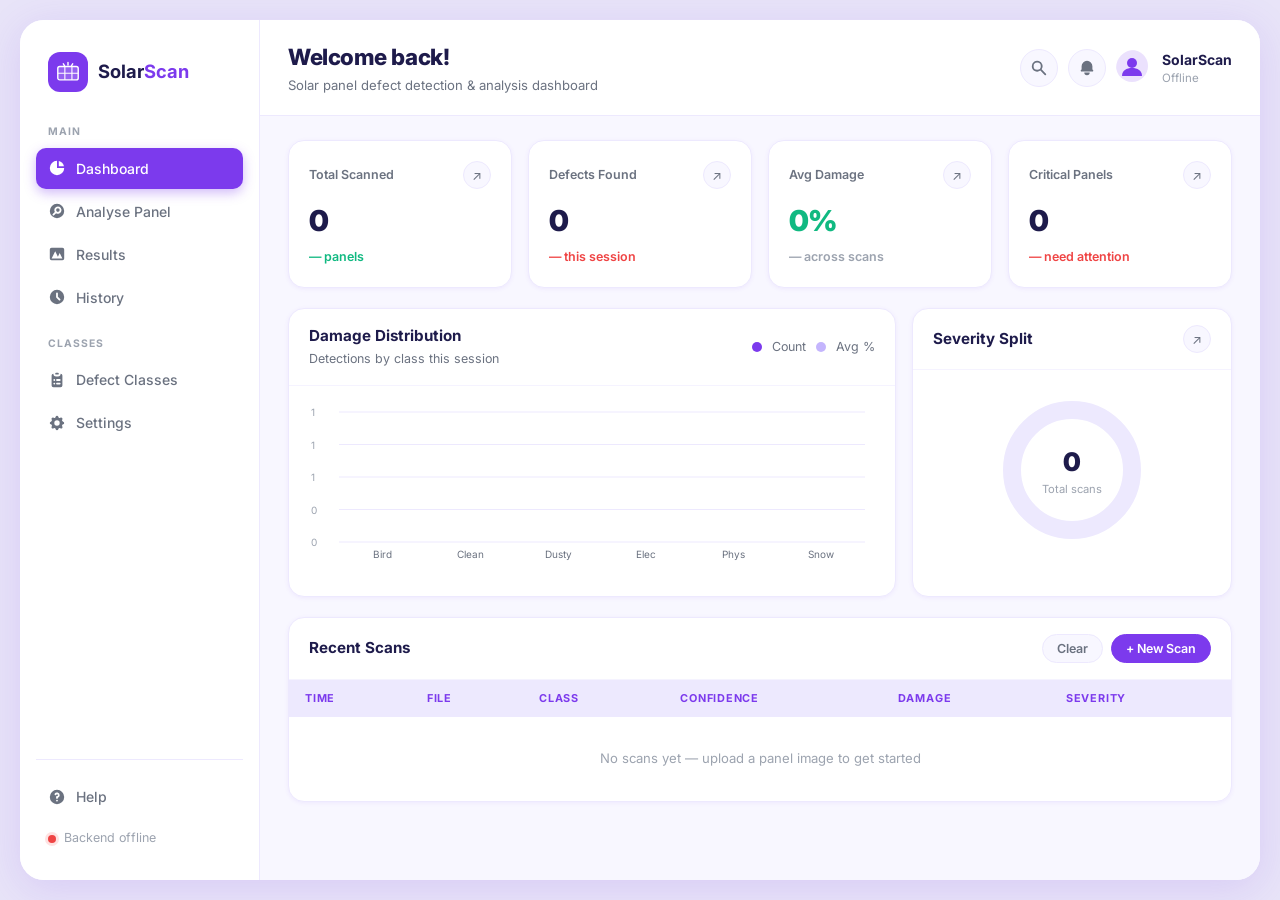
==== frontend/index.html @ 999f934b "Initial commit: SolarScan solar panel defect detection system - YOLOv8m detection with GradCAM-based" ====
<!DOCTYPE html>
<html lang="en">
<head>
  <meta charset="UTF-8"/>
  <meta name="viewport" content="width=device-width, initial-scale=1.0"/>
  <title>SolarScan – Dashboard</title>
  <link rel="stylesheet" href="css/style.css"/>
  <link href="https://fonts.googleapis.com/css2?family=Inter:wght@400;500;600;700;800;900&display=swap" rel="stylesheet"/>
</head>
<body>

<!-- ═══════════════════════════════════════════════════════════
     APP SHELL
═══════════════════════════════════════════════════════════ -->
<div class="app">

  <!-- ── SIDEBAR ─────────────────────────────────────────── -->
  <aside class="sidebar" id="sidebar">
    <div class="sb-logo">
      <div class="sb-logo-icon">
        <svg viewBox="0 0 28 28" fill="none">
          <rect x="1" y="7" width="26" height="17" rx="2.5" fill="white" opacity=".2"/>
          <rect x="1" y="7" width="26" height="17" rx="2.5" stroke="white" stroke-width="1.8"/>
          <line x1="1" y1="15.5" x2="27" y2="15.5" stroke="white" stroke-width="1.4"/>
          <line x1="10" y1="7" x2="10" y2="24" stroke="white" stroke-width="1.4"/>
          <line x1="19" y1="7" x2="19" y2="24" stroke="white" stroke-width="1.4"/>
          <path d="M14 2v3M8 3.5l1.5 2.5M20 3.5l-1.5 2.5" stroke="white" stroke-width="1.8" stroke-linecap="round"/>
        </svg>
      </div>
      <span class="sb-logo-text">Solar<b>Scan</b></span>
    </div>

    <nav class="sb-nav">
      <div class="sb-section-label">MAIN</div>
      <a href="#" class="sb-link active" data-page="dashboard">
        <svg viewBox="0 0 20 20" fill="currentColor"><path d="M2 10a8 8 0 018-8v8h8a8 8 0 11-16 0z"/><path d="M12 2.252A8.014 8.014 0 0117.748 8H12V2.252z"/></svg>
        Dashboard
      </a>
      <a href="#" class="sb-link" data-page="analyse">
        <svg viewBox="0 0 20 20" fill="currentColor"><path d="M9 9a2 2 0 114 0 2 2 0 01-4 0z"/><path fill-rule="evenodd" d="M10 18a8 8 0 100-16 8 8 0 000 16zm1-13a4 4 0 00-3.446 6.032l-2.261 2.26a1 1 0 101.414 1.415l2.261-2.261A4 4 0 1011 5z" clip-rule="evenodd"/></svg>
        Analyse Panel
      </a>
      <a href="#" class="sb-link" data-page="results">
        <svg viewBox="0 0 20 20" fill="currentColor"><path fill-rule="evenodd" d="M4 3a2 2 0 00-2 2v10a2 2 0 002 2h12a2 2 0 002-2V5a2 2 0 00-2-2H4zm12 12H4l4-8 3 6 2-4 3 6z" clip-rule="evenodd"/></svg>
        Results
      </a>
      <a href="#" class="sb-link" data-page="history">
        <svg viewBox="0 0 20 20" fill="currentColor"><path fill-rule="evenodd" d="M10 18a8 8 0 100-16 8 8 0 000 16zm1-12a1 1 0 10-2 0v4a1 1 0 00.293.707l2.828 2.829a1 1 0 101.415-1.415L11 9.586V6z" clip-rule="evenodd"/></svg>
        History
      </a>

      <div class="sb-section-label" style="margin-top:16px">CLASSES</div>
      <a href="#" class="sb-link" data-page="classes">
        <svg viewBox="0 0 20 20" fill="currentColor"><path d="M9 2a1 1 0 000 2h2a1 1 0 100-2H9z"/><path fill-rule="evenodd" d="M4 5a2 2 0 012-2 3 3 0 003 3h2a3 3 0 003-3 2 2 0 012 2v11a2 2 0 01-2 2H6a2 2 0 01-2-2V5zm3 4a1 1 0 000 2h.01a1 1 0 100-2H7zm3 0a1 1 0 000 2h3a1 1 0 100-2h-3zm-3 4a1 1 0 100 2h.01a1 1 0 100-2H7zm3 0a1 1 0 100 2h3a1 1 0 100-2h-3z" clip-rule="evenodd"/></svg>
        Defect Classes
      </a>
      <a href="#" class="sb-link" data-page="settings">
        <svg viewBox="0 0 20 20" fill="currentColor"><path fill-rule="evenodd" d="M11.49 3.17c-.38-1.56-2.6-1.56-2.98 0a1.532 1.532 0 01-2.286.948c-1.372-.836-2.942.734-2.106 2.106.54.886.061 2.042-.947 2.287-1.561.379-1.561 2.6 0 2.978a1.532 1.532 0 01.947 2.287c-.836 1.372.734 2.942 2.106 2.106a1.532 1.532 0 012.287.947c.379 1.561 2.6 1.561 2.978 0a1.533 1.533 0 012.287-.947c1.372.836 2.942-.734 2.106-2.106a1.533 1.533 0 01.947-2.287c1.561-.379 1.561-2.6 0-2.978a1.532 1.532 0 01-.947-2.287c.836-1.372-.734-2.942-2.106-2.106a1.532 1.532 0 01-2.287-.947zM10 13a3 3 0 100-6 3 3 0 000 6z" clip-rule="evenodd"/></svg>
        Settings
      </a>
    </nav>

    <div class="sb-bottom">
      <a href="#" class="sb-link">
        <svg viewBox="0 0 20 20" fill="currentColor"><path fill-rule="evenodd" d="M18 10a8 8 0 11-16 0 8 8 0 0116 0zm-8-3a1 1 0 00-.867.5 1 1 0 11-1.731-1A3 3 0 0113 8a3.001 3.001 0 01-2 2.83V11a1 1 0 11-2 0v-1a1 1 0 011-1 1 1 0 100-2zm0 8a1 1 0 100-2 1 1 0 000 2z" clip-rule="evenodd"/></svg>
        Help
      </a>
      <div class="sb-status" id="sbStatus">
        <span class="sb-status-dot" id="sbDot"></span>
        <span id="sbStatusText">Connecting…</span>
      </div>
    </div>
  </aside>

  <!-- ── MAIN ────────────────────────────────────────────── -->
  <main class="main">

    <!-- Top bar -->
    <header class="topbar">
      <div class="topbar-left">
        <h1 class="topbar-title">Welcome back!</h1>
        <p class="topbar-sub">Solar panel defect detection &amp; analysis dashboard</p>
      </div>
      <div class="topbar-right">
        <button class="icon-btn" title="Search">
          <svg viewBox="0 0 20 20" fill="currentColor" width="18"><path fill-rule="evenodd" d="M8 4a4 4 0 100 8 4 4 0 000-8zM2 8a6 6 0 1110.89 3.476l4.817 4.817a1 1 0 01-1.414 1.414l-4.816-4.816A6 6 0 012 8z" clip-rule="evenodd"/></svg>
        </button>
        <button class="icon-btn notif-btn" title="Notifications">
          <svg viewBox="0 0 20 20" fill="currentColor" width="18"><path d="M10 2a6 6 0 00-6 6v3.586l-.707.707A1 1 0 004 14h12a1 1 0 00.707-1.707L16 11.586V8a6 6 0 00-6-6zM10 18a3 3 0 01-3-3h6a3 3 0 01-3 3z"/></svg>
          <span class="notif-badge" id="notifBadge" style="display:none">1</span>
        </button>
        <div class="topbar-user">
          <div class="user-avatar">
            <svg viewBox="0 0 32 32" fill="none" width="32">
              <circle cx="16" cy="16" r="16" fill="#7C3AED" opacity=".15"/>
              <circle cx="16" cy="13" r="5" fill="#7C3AED"/>
              <path d="M6 26c0-5.523 4.477-8 10-8s10 2.477 10 8" fill="#7C3AED"/>
            </svg>
          </div>
          <div class="user-info">
            <span class="user-name">SolarScan</span>
            <span class="user-role" id="gpuLabel">Loading…</span>
          </div>
        </div>
      </div>
    </header>

    <!-- ── PAGE: DASHBOARD ─────────────────────────────── -->
    <div class="page active" id="page-dashboard">

      <!-- Stat cards -->
      <div class="stat-row">
        <div class="stat-card">
          <div class="stat-card-top">
            <span class="stat-label">Total Scanned</span>
            <button class="stat-arrow">↗</button>
          </div>
          <div class="stat-big" id="statTotal">0</div>
          <div class="stat-change positive" id="statTotalChange">— panels</div>
        </div>
        <div class="stat-card">
          <div class="stat-card-top">
            <span class="stat-label">Defects Found</span>
            <button class="stat-arrow">↗</button>
          </div>
          <div class="stat-big" id="statDefects">0</div>
          <div class="stat-change negative" id="statDefectsChange">— this session</div>
        </div>
        <div class="stat-card">
          <div class="stat-card-top">
            <span class="stat-label">Avg Damage</span>
            <button class="stat-arrow">↗</button>
          </div>
          <div class="stat-big" id="statAvgDmg">0%</div>
          <div class="stat-change" id="statAvgChange">— across scans</div>
        </div>
        <div class="stat-card">
          <div class="stat-card-top">
            <span class="stat-label">Critical Panels</span>
            <button class="stat-arrow">↗</button>
          </div>
          <div class="stat-big" id="statCritical">0</div>
          <div class="stat-change negative" id="statCriticalChange">— need attention</div>
        </div>
      </div>

      <!-- Middle row: chart + donut -->
      <div class="mid-row">

        <!-- Damage distribution bar chart -->
        <div class="card chart-card">
          <div class="card-head">
            <div>
              <h3 class="card-title">Damage Distribution</h3>
              <p class="card-sub">Detections by class this session</p>
            </div>
            <div class="legend-row">
              <span class="legend-dot" style="background:#7C3AED"></span><span class="legend-lbl">Count</span>
              <span class="legend-dot" style="background:#C4B5FD"></span><span class="legend-lbl">Avg %</span>
            </div>
          </div>
          <div class="bar-chart-wrap">
            <canvas id="barChart" height="180"></canvas>
          </div>
        </div>

        <!-- Severity donut -->
        <div class="card donut-card">
          <div class="card-head">
            <h3 class="card-title">Severity Split</h3>
            <button class="stat-arrow">↗</button>
          </div>
          <div class="donut-wrap">
            <canvas id="donutChart" width="160" height="160"></canvas>
            <div class="donut-center">
              <span class="donut-total" id="donutTotal">0</span>
              <span class="donut-lbl">Total scans</span>
            </div>
          </div>
          <ul class="donut-legend" id="donutLegend"></ul>
        </div>

      </div>

      <!-- Recent scans table -->
      <div class="card table-card">
        <div class="card-head">
          <h3 class="card-title">Recent Scans</h3>
          <div class="card-head-right">
            <button class="pill-btn" id="clearHistoryBtn">Clear</button>
            <button class="pill-btn accent" id="goAnalyseBtn">+ New Scan</button>
          </div>
        </div>
        <div class="table-scroll">
          <table class="data-table">
            <thead>
              <tr>
                <th>TIME</th><th>FILE</th><th>CLASS</th>
                <th>CONFIDENCE</th><th>DAMAGE</th><th>SEVERITY</th>
              </tr>
            </thead>
            <tbody id="historyTbody">
              <tr class="empty-row"><td colspan="6">No scans yet — upload a panel image to get started</td></tr>
            </tbody>
          </table>
        </div>
      </div>

    </div><!-- /page-dashboard -->

    <!-- ── PAGE: ANALYSE ───────────────────────────────── -->
    <div class="page" id="page-analyse">
      <div class="analyse-grid">

        <!-- Upload panel -->
        <div class="card upload-panel">
          <div class="card-head">
            <h3 class="card-title">Upload Panel Image</h3>
          </div>
          <div class="card-body">
            <div class="dropzone" id="dropzone">
              <input type="file" id="fileInput" accept="image/*" hidden/>
              <div class="dz-icon">
                <svg viewBox="0 0 64 64" fill="none">
                  <circle cx="32" cy="32" r="30" fill="#EDE9FE"/>
                  <path d="M32 18v20M24 26l8-8 8 8" stroke="#7C3AED" stroke-width="3" stroke-linecap="round" stroke-linejoin="round"/>
                  <path d="M20 46h24" stroke="#7C3AED" stroke-width="3" stroke-linecap="round"/>
                </svg>
              </div>
              <p class="dz-title">Drop image here</p>
              <p class="dz-sub">or <span class="dz-link" id="browseBtn">browse files</span></p>
              <p class="dz-hint">JPG · JPEG · PNG</p>
            </div>

            <div class="preview-area" id="previewArea" style="display:none">
              <div class="preview-img-wrap">
                <img id="previewImg" alt="Preview"/>
                <button class="remove-btn" id="removeBtn">✕</button>
              </div>
              <div class="conf-row">
                <label class="conf-label">Confidence Threshold</label>
                <div class="slider-wrap">
                  <input type="range" id="confSlider" min="5" max="95" value="25"/>
                  <span id="confVal">25%</span>
                </div>
              </div>
              <button class="btn-accent full-width" id="analyseBtn">
                <svg viewBox="0 0 20 20" fill="currentColor" width="18"><path d="M9 9a2 2 0 114 0 2 2 0 01-4 0z"/><path fill-rule="evenodd" d="M10 18a8 8 0 100-16 8 8 0 000 16zm1-13a4 4 0 00-3.446 6.032l-2.261 2.26a1 1 0 101.414 1.415l2.261-2.261A4 4 0 1011 5z" clip-rule="evenodd"/></svg>
                Analyse Panel
              </button>
            </div>
          </div>
        </div>

        <!-- Quick stats sidebar -->
        <div class="analyse-side">
          <div class="card mini-card">
            <div class="mini-icon purple-bg">
              <svg viewBox="0 0 20 20" fill="currentColor" width="20"><path d="M9 2a1 1 0 000 2h2a1 1 0 100-2H9z"/><path fill-rule="evenodd" d="M4 5a2 2 0 012-2 3 3 0 003 3h2a3 3 0 003-3 2 2 0 012 2v11a2 2 0 01-2 2H6a2 2 0 01-2-2V5z" clip-rule="evenodd"/></svg>
            </div>
            <div><p class="mini-label">Model</p><p class="mini-val">YOLOv8m</p></div>
          </div>
          <div class="card mini-card">
            <div class="mini-icon green-bg">
              <svg viewBox="0 0 20 20" fill="currentColor" width="20"><path fill-rule="evenodd" d="M11.3 1.046A1 1 0 0112 2v5h4a1 1 0 01.82 1.573l-7 10A1 1 0 018 18v-5H4a1 1 0 01-.82-1.573l7-10a1 1 0 011.12-.38z" clip-rule="evenodd"/></svg>
            </div>
            <div><p class="mini-label">Device</p><p class="mini-val" id="deviceLabel">—</p></div>
          </div>
          <div class="card mini-card">
            <div class="mini-icon orange-bg">
              <svg viewBox="0 0 20 20" fill="currentColor" width="20"><path d="M10 12a2 2 0 100-4 2 2 0 000 4z"/><path fill-rule="evenodd" d="M.458 10C1.732 5.943 5.522 3 10 3s8.268 2.943 9.542 7c-1.274 4.057-5.064 7-9.542 7S1.732 14.057.458 10zM14 10a4 4 0 11-8 0 4 4 0 018 0z" clip-rule="evenodd"/></svg>
            </div>
            <div><p class="mini-label">Classes</p><p class="mini-val">6 defects</p></div>
          </div>
          <div class="card mini-card">
            <div class="mini-icon blue-bg">
              <svg viewBox="0 0 20 20" fill="currentColor" width="20"><path fill-rule="evenodd" d="M6 2a1 1 0 00-1 1v1H4a2 2 0 00-2 2v10a2 2 0 002 2h12a2 2 0 002-2V6a2 2 0 00-2-2h-1V3a1 1 0 10-2 0v1H7V3a1 1 0 00-1-1zm0 5a1 1 0 000 2h8a1 1 0 100-2H6z" clip-rule="evenodd"/></svg>
            </div>
            <div><p class="mini-label">Session Scans</p><p class="mini-val" id="sessionCount">0</p></div>
          </div>
        </div>

      </div>
    </div><!-- /page-analyse -->

    <!-- ── PAGE: RESULTS ───────────────────────────────── -->
    <div class="page" id="page-results">
      <div class="no-results" id="noResults">
        <svg viewBox="0 0 64 64" fill="none" width="64">
          <circle cx="32" cy="32" r="30" fill="#EDE9FE"/>
          <path d="M22 32h20M32 22v20" stroke="#7C3AED" stroke-width="3" stroke-linecap="round"/>
        </svg>
        <p>No results yet</p>
        <button class="btn-accent" id="goAnalyseBtn2">Analyse a Panel</button>
      </div>
      <div id="resultsContent" style="display:none">

        <!-- Summary strip -->
        <div class="summary-strip">
          <div class="ss-item">
            <span class="ss-label">Class</span>
            <span class="ss-val" id="rClass">—</span>
          </div>
          <div class="ss-sep"></div>
          <div class="ss-item">
            <span class="ss-label">Damage</span>
            <span class="ss-val damage-val" id="rDamage">—</span>
          </div>
          <div class="ss-sep"></div>
          <div class="ss-item">
            <span class="ss-label">Severity</span>
            <span class="sev-badge" id="rSeverity">—</span>
          </div>
          <div class="ss-sep"></div>
          <div class="ss-item">
            <span class="ss-label">Detections</span>
            <span class="ss-val" id="rCount">—</span>
          </div>
          <div class="ss-sep"></div>
          <div class="ss-item">
            <button class="btn-accent sm" id="newScanBtn">↺ New Scan</button>
          </div>
        </div>

        <!-- Damage meter -->
        <div class="card meter-card">
          <div class="meter-head">
            <span class="card-title">Damage Severity Meter</span>
            <span class="meter-pct" id="meterPct">0%</span>
          </div>
          <div class="meter-track">
            <div class="meter-gradient"></div>
            <div class="meter-thumb" id="meterThumb"></div>
          </div>
          <div class="meter-labels">
            <span class="ml green">No Damage</span>
            <span class="ml yellow">Low</span>
            <span class="ml orange">Moderate</span>
            <span class="ml red">Critical</span>
          </div>
        </div>

        <!-- Results grid -->
        <div class="results-grid">
          <div class="card">
            <div class="card-head"><h3 class="card-title">Annotated Image</h3>
              <a id="downloadBtn" class="pill-btn accent" download="solar_analysis.jpg">↓ Download</a>
            </div>
            <div class="card-body"><img id="resultImg" class="result-img" alt="Result"/></div>
          </div>

          <div class="card diag-card">
            <div class="card-head"><h3 class="card-title">Diagnosis Report</h3></div>
            <div class="card-body diag-body">
              <div class="diag-block">
                <div class="diag-block-title"><span class="diag-dot orange-dot"></span>What Happened</div>
                <p class="diag-text" id="diagWhat">—</p>
              </div>
              <div class="diag-block">
                <div class="diag-block-title"><span class="diag-dot red-dot"></span>Impact on Panel</div>
                <ul class="impact-list" id="diagImpact"></ul>
              </div>
              <div class="diag-block suggest-block">
                <div class="diag-block-title"><span class="diag-dot green-dot"></span>How to Improve</div>
                <ol class="steps-list" id="diagSteps"></ol>
              </div>
            </div>
          </div>
        </div>

        <!-- Detection table -->
        <div class="card">
          <div class="card-head"><h3 class="card-title">Detection Details</h3></div>
          <div class="table-scroll">
            <table class="data-table">
              <thead><tr><th>#</th><th>CLASS</th><th>CONFIDENCE</th><th>DAMAGE %</th><th>SEVERITY</th><th>BOUNDING BOX</th></tr></thead>
              <tbody id="detTbody"></tbody>
            </table>
          </div>
        </div>

      </div>
    </div><!-- /page-results -->

    <!-- ── PAGE: CLASSES ───────────────────────────────── -->
    <div class="page" id="page-classes">
      <div class="sec-head">
        <h2>Defect Classes</h2>
        <p>6 solar panel conditions the model can detect</p>
      </div>
      <div class="classes-grid" id="classesGrid"></div>
    </div>

    <!-- ── PAGE: HISTORY ──────────────────────────────── -->
    <div class="page" id="page-history">
      <div class="sec-head">
        <h2>Scan History</h2>
        <p>All scans from this session</p>
      </div>
      <div class="card">
        <div class="table-scroll">
          <table class="data-table">
            <thead><tr><th>TIME</th><th>FILE</th><th>CLASS</th><th>CONFIDENCE</th><th>DAMAGE</th><th>SEVERITY</th></tr></thead>
            <tbody id="historyTbody2"></tbody>
          </table>
        </div>
      </div>
    </div>

    <!-- ── PAGE: SETTINGS ─────────────────────────────── -->
    <div class="page" id="page-settings">
      <div class="sec-head"><h2>Settings</h2><p>Model and detection configuration</p></div>
      <div class="settings-grid">
        <div class="card settings-card">
          <div class="card-head"><h3 class="card-title">Model Info</h3></div>
          <div class="card-body settings-body">
            <div class="setting-row"><span>Model</span><span class="setting-val">YOLOv8m</span></div>
            <div class="setting-row"><span>Backbone</span><span class="setting-val">CSPDarknet CNN</span></div>
            <div class="setting-row"><span>Device</span><span class="setting-val" id="settingDevice">—</span></div>
            <div class="setting-row"><span>GPU</span><span class="setting-val" id="settingGpu">—</span></div>
            <div class="setting-row"><span>Classes</span><span class="setting-val">6</span></div>
            <div class="setting-row"><span>Input Size</span><span class="setting-val">640 × 640</span></div>
          </div>
        </div>
        <div class="card settings-card">
          <div class="card-head"><h3 class="card-title">Detection Config</h3></div>
          <div class="card-body settings-body">
            <div class="setting-row">
              <span>Default Confidence</span>
              <div class="slider-wrap">
                <input type="range" id="globalConf" min="5" max="95" value="25"/>
                <span id="globalConfVal">25%</span>
              </div>
            </div>
            <div class="setting-row"><span>Label Generation</span><span class="setting-val">GradCAM</span></div>
            <div class="setting-row"><span>Augmentation</span><span class="setting-val">Mosaic + MixUp</span></div>
            <div class="setting-row"><span>AMP</span><span class="setting-val">Enabled (FP16)</span></div>
          </div>
        </div>
      </div>
    </div>

  </main>
</div>

<!-- Loading overlay -->
<div class="loading-overlay" id="loadingOverlay" style="display:none">
  <div class="loading-box">
    <div class="spinner"></div>
    <p class="loading-title">Analysing Panel…</p>
    <p class="loading-sub">Running YOLOv8 on GPU</p>
  </div>
</div>

<script src="js/config.js"></script>
<script src="js/app.js"></script>
</body>
</html>
---- frontend/css/style.css ----
/* ═══════════════════════════════════════════════════════════════
   SolarScan Dashboard  –  Purple/Violet Theme (FinSet-inspired)
   ═══════════════════════════════════════════════════════════════ */

*, *::before, *::after { box-sizing: border-box; margin: 0; padding: 0; }

:root {
  --purple:     #7C3AED;
  --purple-lt:  #EDE9FE;
  --purple-md:  #C4B5FD;
  --purple-dk:  #5B21B6;
  --bg-outer:   #E8E4F8;
  --bg:         #F8F7FF;
  --white:      #FFFFFF;
  --border:     #EDE9FE;
  --border-lt:  #F5F3FF;
  --text:       #1E1B4B;
  --text-2:     #6B7280;
  --text-3:     #9CA3AF;
  --green:      #10B981;
  --green-lt:   #D1FAE5;
  --red:        #EF4444;
  --red-lt:     #FEE2E2;
  --orange:     #F97316;
  --orange-lt:  #FFEDD5;
  --blue:       #3B82F6;
  --blue-lt:    #DBEAFE;
  --yellow:     #EAB308;
  --sh-sm:      0 1px 4px rgba(124,58,237,.08);
  --sh:         0 4px 20px rgba(124,58,237,.10);
  --sh-lg:      0 8px 40px rgba(124,58,237,.15);
  --r:          16px;
  --r-sm:       10px;
  --r-lg:       24px;
  --sidebar-w:  240px;
}

html { scroll-behavior: smooth; }
body {
  font-family: 'Inter', 'Segoe UI', system-ui, sans-serif;
  background: var(--bg-outer);
  color: var(--text);
  line-height: 1.5;
  -webkit-font-smoothing: antialiased;
  min-height: 100vh;
  padding: 20px;
}
a { text-decoration: none; color: inherit; }
img { display: block; max-width: 100%; }
button { font-family: inherit; cursor: pointer; border: none; background: none; }

/* ── App shell ────────────────────────────────────────────── */
.app {
  display: flex;
  background: var(--white);
  border-radius: var(--r-lg);
  overflow: hidden;
  min-height: calc(100vh - 40px);
  box-shadow: var(--sh-lg);
}

/* ── Sidebar ──────────────────────────────────────────────── */
.sidebar {
  width: var(--sidebar-w);
  background: var(--white);
  border-right: 1px solid var(--border);
  display: flex;
  flex-direction: column;
  padding: 24px 16px;
  flex-shrink: 0;
}
.sb-logo {
  display: flex; align-items: center; gap: 10px;
  padding: 8px 12px 24px;
}
.sb-logo-icon {
  width: 40px; height: 40px; border-radius: 12px;
  background: var(--purple);
  display: flex; align-items: center; justify-content: center;
  flex-shrink: 0;
}
.sb-logo-icon svg { width: 22px; height: 22px; }
.sb-logo-text { font-size: 1.15rem; font-weight: 700; color: var(--text); }
.sb-logo-text b { color: var(--purple); }

.sb-section-label {
  font-size: .65rem; font-weight: 700; letter-spacing: .1em;
  color: var(--text-3); padding: 0 12px; margin-bottom: 6px; margin-top: 8px;
}
.sb-nav { flex: 1; display: flex; flex-direction: column; gap: 2px; }
.sb-link {
  display: flex; align-items: center; gap: 10px;
  padding: 10px 12px; border-radius: var(--r-sm);
  font-size: .875rem; font-weight: 500; color: var(--text-2);
  transition: background .15s, color .15s;
}
.sb-link svg { width: 18px; height: 18px; flex-shrink: 0; }
.sb-link:hover { background: var(--purple-lt); color: var(--purple); }
.sb-link.active {
  background: var(--purple); color: #fff;
  box-shadow: 0 4px 12px rgba(124,58,237,.35);
}
.sb-bottom {
  display: flex; flex-direction: column; gap: 4px;
  padding-top: 16px; border-top: 1px solid var(--border);
}
.sb-status {
  display: flex; align-items: center; gap: 8px;
  padding: 8px 12px; font-size: .78rem; color: var(--text-3);
}
.sb-status-dot {
  width: 8px; height: 8px; border-radius: 50%; background: var(--text-3);
}
.sb-status-dot.online  { background: var(--green); box-shadow: 0 0 0 3px var(--green-lt); }
.sb-status-dot.offline { background: var(--red);   box-shadow: 0 0 0 3px var(--red-lt); }

/* ── Main ─────────────────────────────────────────────────── */
.main {
  flex: 1; display: flex; flex-direction: column;
  background: var(--bg); overflow: hidden;
}

/* ── Topbar ───────────────────────────────────────────────── */
.topbar {
  display: flex; align-items: center; justify-content: space-between;
  padding: 20px 28px; background: var(--white);
  border-bottom: 1px solid var(--border);
  flex-shrink: 0;
}
.topbar-title { font-size: 1.4rem; font-weight: 800; letter-spacing: -.02em; }
.topbar-sub   { font-size: .82rem; color: var(--text-2); margin-top: 2px; }
.topbar-right { display: flex; align-items: center; gap: 10px; }
.icon-btn {
  width: 38px; height: 38px; border-radius: 50%;
  background: var(--bg); border: 1px solid var(--border);
  display: flex; align-items: center; justify-content: center;
  color: var(--text-2); transition: background .15s;
  position: relative;
}
.icon-btn:hover { background: var(--purple-lt); color: var(--purple); }
.notif-badge {
  position: absolute; top: -2px; right: -2px;
  width: 16px; height: 16px; border-radius: 50%;
  background: var(--red); color: #fff;
  font-size: .6rem; font-weight: 700;
  display: flex; align-items: center; justify-content: center;
  border: 2px solid var(--white);
}
.topbar-user { display: flex; align-items: center; gap: 10px; }
.user-avatar { width: 36px; height: 36px; border-radius: 50%; overflow: hidden; }
.user-name { display: block; font-size: .875rem; font-weight: 700; }
.user-role { display: block; font-size: .72rem; color: var(--text-3); }

/* ── Pages ────────────────────────────────────────────────── */
.page { display: none; padding: 24px 28px; overflow-y: auto; flex: 1; }
.page.active { display: block; }

/* ── Cards ────────────────────────────────────────────────── */
.card {
  background: var(--white); border: 1px solid var(--border);
  border-radius: var(--r); box-shadow: var(--sh-sm);
}
.card-head {
  display: flex; align-items: center; justify-content: space-between;
  padding: 16px 20px; border-bottom: 1px solid var(--border-lt);
}
.card-title { font-size: .95rem; font-weight: 700; }
.card-sub   { font-size: .78rem; color: var(--text-2); margin-top: 2px; }
.card-body  { padding: 20px; }
.card-head-right { display: flex; gap: 8px; align-items: center; }

/* ── Stat cards ───────────────────────────────────────────── */
.stat-row {
  display: grid; grid-template-columns: repeat(4, 1fr);
  gap: 16px; margin-bottom: 20px;
}
@media (max-width: 1100px) { .stat-row { grid-template-columns: repeat(2, 1fr); } }
.stat-card {
  background: var(--white); border: 1px solid var(--border);
  border-radius: var(--r); padding: 20px; box-shadow: var(--sh-sm);
}
.stat-card-top { display: flex; align-items: center; justify-content: space-between; margin-bottom: 10px; }
.stat-label { font-size: .78rem; font-weight: 600; color: var(--text-2); }
.stat-arrow {
  width: 28px; height: 28px; border-radius: 50%;
  background: var(--bg); border: 1px solid var(--border);
  display: flex; align-items: center; justify-content: center;
  font-size: .8rem; color: var(--text-2);
  transition: background .15s;
}
.stat-arrow:hover { background: var(--purple-lt); color: var(--purple); }
.stat-big { font-size: 1.8rem; font-weight: 900; letter-spacing: -.03em; margin-bottom: 6px; }
.stat-change { font-size: .78rem; font-weight: 600; }
.stat-change.positive { color: var(--green); }
.stat-change.negative { color: var(--red); }
.stat-change:not(.positive):not(.negative) { color: var(--text-3); }

/* ── Mid row ──────────────────────────────────────────────── */
.mid-row { display: grid; grid-template-columns: 1fr 320px; gap: 16px; margin-bottom: 20px; }
@media (max-width: 1100px) { .mid-row { grid-template-columns: 1fr; } }

.chart-card .card-head { flex-wrap: wrap; gap: 8px; }
.legend-row { display: flex; align-items: center; gap: 10px; }
.legend-dot { width: 10px; height: 10px; border-radius: 50%; }
.legend-lbl { font-size: .78rem; color: var(--text-2); }
.bar-chart-wrap { padding: 16px 20px 8px; }

.donut-card { display: flex; flex-direction: column; }
.donut-wrap {
  position: relative; display: flex; align-items: center; justify-content: center;
  padding: 20px;
}
.donut-center {
  position: absolute; text-align: center;
  display: flex; flex-direction: column; align-items: center;
}
.donut-total { font-size: 1.6rem; font-weight: 900; }
.donut-lbl   { font-size: .7rem; color: var(--text-3); }
.donut-legend {
  list-style: none; padding: 0 20px 16px;
  display: flex; flex-direction: column; gap: 6px;
}
.donut-legend li {
  display: flex; align-items: center; gap: 8px;
  font-size: .78rem; color: var(--text-2);
}
.donut-legend .dl-dot { width: 8px; height: 8px; border-radius: 50%; flex-shrink: 0; }
.donut-legend .dl-val { margin-left: auto; font-weight: 700; color: var(--text); }

/* ── Table ────────────────────────────────────────────────── */
.table-card { margin-bottom: 0; }
.table-scroll { overflow-x: auto; }
.data-table { width: 100%; border-collapse: collapse; font-size: .82rem; }
.data-table th {
  text-align: left; padding: 10px 16px;
  font-size: .68rem; font-weight: 700; letter-spacing: .07em;
  color: var(--purple); background: var(--purple-lt);
  border-bottom: 1px solid var(--border);
}
.data-table td { padding: 12px 16px; border-bottom: 1px solid var(--border-lt); }
.data-table tr:last-child td { border-bottom: none; }
.data-table tr:hover td { background: var(--bg); }
.empty-row td { text-align: center; color: var(--text-3); padding: 32px; }

/* ── Buttons ──────────────────────────────────────────────── */
.btn-accent {
  display: inline-flex; align-items: center; gap: 8px;
  background: var(--purple); color: #fff;
  font-size: .9rem; font-weight: 600;
  padding: 11px 22px; border-radius: 10px;
  box-shadow: 0 4px 14px rgba(124,58,237,.3);
  transition: background .15s, transform .15s;
}
.btn-accent:hover { background: var(--purple-dk); transform: translateY(-1px); }
.btn-accent:disabled { background: var(--text-3); cursor: not-allowed; transform: none; box-shadow: none; }
.btn-accent.sm { padding: 7px 16px; font-size: .82rem; }
.btn-accent.full-width { width: 100%; justify-content: center; margin-top: 16px; }
.pill-btn {
  padding: 6px 14px; border-radius: 100px;
  font-size: .78rem; font-weight: 600;
  background: var(--bg); border: 1px solid var(--border);
  color: var(--text-2); transition: background .15s;
}
.pill-btn:hover { background: var(--purple-lt); color: var(--purple); border-color: var(--purple-md); }
.pill-btn.accent { background: var(--purple); color: #fff; border-color: var(--purple); }
.pill-btn.accent:hover { background: var(--purple-dk); }

/* ── Analyse page ─────────────────────────────────────────── */
.analyse-grid { display: grid; grid-template-columns: 1fr 220px; gap: 20px; }
@media (max-width: 900px) { .analyse-grid { grid-template-columns: 1fr; } }
.upload-panel .card-body { padding: 20px; }
.dropzone {
  border: 2px dashed var(--border); border-radius: var(--r);
  padding: 48px 24px; text-align: center; cursor: pointer;
  transition: border-color .2s, background .2s;
}
.dropzone:hover, .dropzone.drag-over {
  border-color: var(--purple); background: var(--purple-lt);
}
.dz-icon { margin-bottom: 14px; }
.dz-icon svg { width: 60px; height: 60px; margin: 0 auto; }
.dz-title { font-size: 1rem; font-weight: 700; margin-bottom: 5px; }
.dz-sub   { font-size: .85rem; color: var(--text-2); margin-bottom: 6px; }
.dz-link  { color: var(--purple); font-weight: 700; cursor: pointer; }
.dz-link:hover { text-decoration: underline; }
.dz-hint  { font-size: .75rem; color: var(--text-3); }

.preview-area { margin-top: 16px; }
.preview-img-wrap { position: relative; }
.preview-img-wrap img {
  width: 100%; max-height: 260px; object-fit: contain;
  border-radius: var(--r-sm); border: 1px solid var(--border); background: var(--bg);
}
.remove-btn {
  position: absolute; top: 8px; right: 8px;
  background: rgba(255,255,255,.9); border: 1px solid var(--border);
  border-radius: 6px; padding: 4px 8px; font-size: .82rem;
  transition: background .15s;
}
.remove-btn:hover { background: var(--red-lt); border-color: var(--red); }
.conf-row { margin-top: 16px; }
.conf-label { display: block; font-size: .75rem; font-weight: 700; color: var(--text-2); text-transform: uppercase; letter-spacing: .05em; margin-bottom: 8px; }
.slider-wrap { display: flex; align-items: center; gap: 12px; }
input[type=range] {
  flex: 1; -webkit-appearance: none; height: 4px;
  background: var(--border); border-radius: 2px; outline: none;
}
input[type=range]::-webkit-slider-thumb {
  -webkit-appearance: none; width: 18px; height: 18px;
  border-radius: 50%; background: var(--purple); cursor: pointer;
  box-shadow: 0 0 0 3px var(--purple-lt);
}
#confVal, #globalConfVal { font-size: .9rem; font-weight: 800; color: var(--purple); min-width: 36px; }

.analyse-side { display: flex; flex-direction: column; gap: 12px; }
.mini-card { display: flex; align-items: center; gap: 14px; padding: 16px 18px !important; }
.mini-card.card { padding: 0; }
.mini-icon {
  width: 40px; height: 40px; border-radius: 10px;
  display: flex; align-items: center; justify-content: center; flex-shrink: 0;
}
.purple-bg { background: var(--purple-lt); color: var(--purple); }
.green-bg  { background: var(--green-lt);  color: var(--green); }
.orange-bg { background: var(--orange-lt); color: var(--orange); }
.blue-bg   { background: var(--blue-lt);   color: var(--blue); }
.mini-label { font-size: .72rem; color: var(--text-3); font-weight: 600; text-transform: uppercase; letter-spacing: .05em; }
.mini-val   { font-size: .9rem; font-weight: 700; margin-top: 2px; }

/* ── Results page ─────────────────────────────────────────── */
.no-results {
  display: flex; flex-direction: column; align-items: center;
  justify-content: center; gap: 16px; padding: 80px 24px; text-align: center;
}
.no-results p { font-size: 1rem; color: var(--text-2); }

.summary-strip {
  background: var(--white); border: 1px solid var(--border);
  border-radius: var(--r); padding: 16px 24px;
  display: flex; align-items: center; flex-wrap: wrap;
  margin-bottom: 16px; box-shadow: var(--sh-sm);
}
.ss-item { flex: 1; min-width: 100px; text-align: center; padding: 6px 12px; }
.ss-label { display: block; font-size: .68rem; font-weight: 700; color: var(--text-3); text-transform: uppercase; letter-spacing: .07em; margin-bottom: 4px; }
.ss-val   { font-size: 1.1rem; font-weight: 800; }
.damage-val { color: var(--red); }
.ss-sep { width: 1px; background: var(--border); align-self: stretch; min-height: 32px; }

.sev-badge {
  display: inline-block; padding: 3px 10px; border-radius: 100px;
  font-size: .75rem; font-weight: 700;
}
.sev-none     { background: var(--green-lt); color: #065f46; }
.sev-minimal  { background: #d1fae5; color: #065f46; }
.sev-low      { background: #fef9c3; color: #854d0e; }
.sev-moderate { background: var(--orange-lt); color: #9a3412; }
.sev-high     { background: var(--red-lt); color: #991b1b; }
.sev-critical { background: #991b1b; color: #fff; }

.meter-card { padding: 20px 24px; margin-bottom: 16px; }
.meter-head { display: flex; justify-content: space-between; align-items: center; margin-bottom: 12px; }
.meter-pct  { font-size: 1.1rem; font-weight: 800; }
.meter-track {
  position: relative; height: 10px;
  background: linear-gradient(to right, #10b981 0%, #eab308 40%, #f97316 65%, #ef4444 85%, #991b1b 100%);
  border-radius: 5px;
}
.meter-gradient { position: absolute; inset: 0; border-radius: 5px; }
.meter-thumb {
  position: absolute; top: 50%; transform: translate(-50%, -50%);
  width: 20px; height: 20px; border-radius: 50%;
  background: var(--white); border: 3px solid var(--text);
  box-shadow: var(--sh); transition: left .6s cubic-bezier(.4,0,.2,1);
}
.meter-labels { display: flex; justify-content: space-between; margin-top: 8px; }
.ml { font-size: .68rem; font-weight: 600; }
.ml.green  { color: var(--green); }
.ml.yellow { color: var(--yellow); }
.ml.orange { color: var(--orange); }
.ml.red    { color: var(--red); }

.results-grid { display: grid; grid-template-columns: 1fr 1fr; gap: 16px; margin-bottom: 16px; }
@media (max-width: 900px) { .results-grid { grid-template-columns: 1fr; } }
.result-img { width: 100%; border-radius: var(--r-sm); border: 1px solid var(--border); }

.diag-body { display: flex; flex-direction: column; gap: 16px; }
.diag-block {}
.diag-block-title {
  display: flex; align-items: center; gap: 7px;
  font-size: .72rem; font-weight: 700; text-transform: uppercase;
  letter-spacing: .06em; color: var(--text-2); margin-bottom: 8px;
}
.diag-dot { width: 7px; height: 7px; border-radius: 50%; flex-shrink: 0; }
.orange-dot { background: var(--orange); }
.red-dot    { background: var(--red); }
.green-dot  { background: var(--green); }
.diag-text  { font-size: .875rem; color: var(--text); line-height: 1.6; }
.impact-list { list-style: none; display: flex; flex-direction: column; gap: 5px; }
.impact-list li {
  font-size: .82rem; color: var(--text-2); line-height: 1.5;
  padding: 7px 10px; background: var(--red-lt);
  border-radius: 6px; border-left: 3px solid var(--red);
}
.suggest-block .diag-body { background: var(--green-lt); border-radius: var(--r-sm); padding: 12px; }
.steps-list { list-style: none; display: flex; flex-direction: column; gap: 7px; }
.steps-list li {
  display: flex; gap: 9px; align-items: flex-start;
  font-size: .82rem; color: var(--text); line-height: 1.5;
  padding: 9px 12px; background: var(--white);
  border-radius: 8px; border: 1px solid #bbf7d0;
}
.step-badge {
  background: var(--green); color: #fff;
  font-size: .65rem; font-weight: 700;
  min-width: 18px; height: 18px; border-radius: 50%;
  display: flex; align-items: center; justify-content: center;
  flex-shrink: 0; margin-top: 1px;
}
.cls-pill {
  display: inline-block; padding: 2px 9px; border-radius: 100px;
  font-size: .72rem; font-weight: 700;
}
.conf-bar-wrap { display: flex; align-items: center; gap: 8px; }
.conf-bar-track { flex: 1; height: 5px; background: var(--border); border-radius: 3px; overflow: hidden; }
.conf-bar-fill  { height: 100%; border-radius: 3px; }

/* ── Classes page ─────────────────────────────────────────── */
.sec-head { margin-bottom: 24px; }
.sec-head h2 { font-size: 1.5rem; font-weight: 800; letter-spacing: -.02em; margin-bottom: 4px; }
.sec-head p  { font-size: .875rem; color: var(--text-2); }
.classes-grid { display: grid; grid-template-columns: repeat(3, 1fr); gap: 14px; }
@media (max-width: 900px) { .classes-grid { grid-template-columns: repeat(2, 1fr); } }
.class-card {
  background: var(--white); border: 1px solid var(--border);
  border-radius: var(--r); padding: 20px; box-shadow: var(--sh-sm);
  border-top: 3px solid var(--cls-color, var(--purple));
  transition: transform .15s, box-shadow .15s;
}
.class-card:hover { transform: translateY(-2px); box-shadow: var(--sh); }
.cls-icon-wrap {
  width: 44px; height: 44px; border-radius: 10px;
  display: flex; align-items: center; justify-content: center; margin-bottom: 12px;
}
.cls-emoji { font-size: 1.4rem; }
.cls-name  { font-size: .95rem; font-weight: 700; margin-bottom: 5px; }
.cls-desc  { font-size: .8rem; color: var(--text-2); line-height: 1.5; margin-bottom: 10px; }
.cls-badge {
  display: inline-block; padding: 2px 9px; border-radius: 100px;
  font-size: .72rem; font-weight: 700;
}

/* ── Settings page ────────────────────────────────────────── */
.settings-grid { display: grid; grid-template-columns: 1fr 1fr; gap: 16px; }
@media (max-width: 768px) { .settings-grid { grid-template-columns: 1fr; } }
.settings-body { display: flex; flex-direction: column; gap: 0; }
.setting-row {
  display: flex; align-items: center; justify-content: space-between;
  padding: 12px 0; border-bottom: 1px solid var(--border-lt);
  font-size: .875rem;
}
.setting-row:last-child { border-bottom: none; }
.setting-val { font-weight: 600; color: var(--purple); }

/* ── Loading ──────────────────────────────────────────────── */
.loading-overlay {
  position: fixed; inset: 0; z-index: 200;
  background: rgba(237,233,254,.85); backdrop-filter: blur(8px);
  display: flex; align-items: center; justify-content: center;
}
.loading-box {
  background: var(--white); border: 1px solid var(--border);
  border-radius: var(--r-lg); padding: 48px 60px;
  text-align: center; box-shadow: var(--sh-lg);
}
.spinner {
  width: 44px; height: 44px; margin: 0 auto 18px;
  border: 4px solid var(--border); border-top-color: var(--purple);
  border-radius: 50%; animation: spin .75s linear infinite;
}
@keyframes spin { to { transform: rotate(360deg); } }
.loading-title { font-size: 1.05rem; font-weight: 800; margin-bottom: 5px; }
.loading-sub   { font-size: .82rem; color: var(--text-2); }

/* ── Scrollbar ────────────────────────────────────────────── */
::-webkit-scrollbar { width: 5px; height: 5px; }
::-webkit-scrollbar-track { background: transparent; }
::-webkit-scrollbar-thumb { background: var(--border); border-radius: 3px; }
::-webkit-scrollbar-thumb:hover { background: var(--purple-md); }
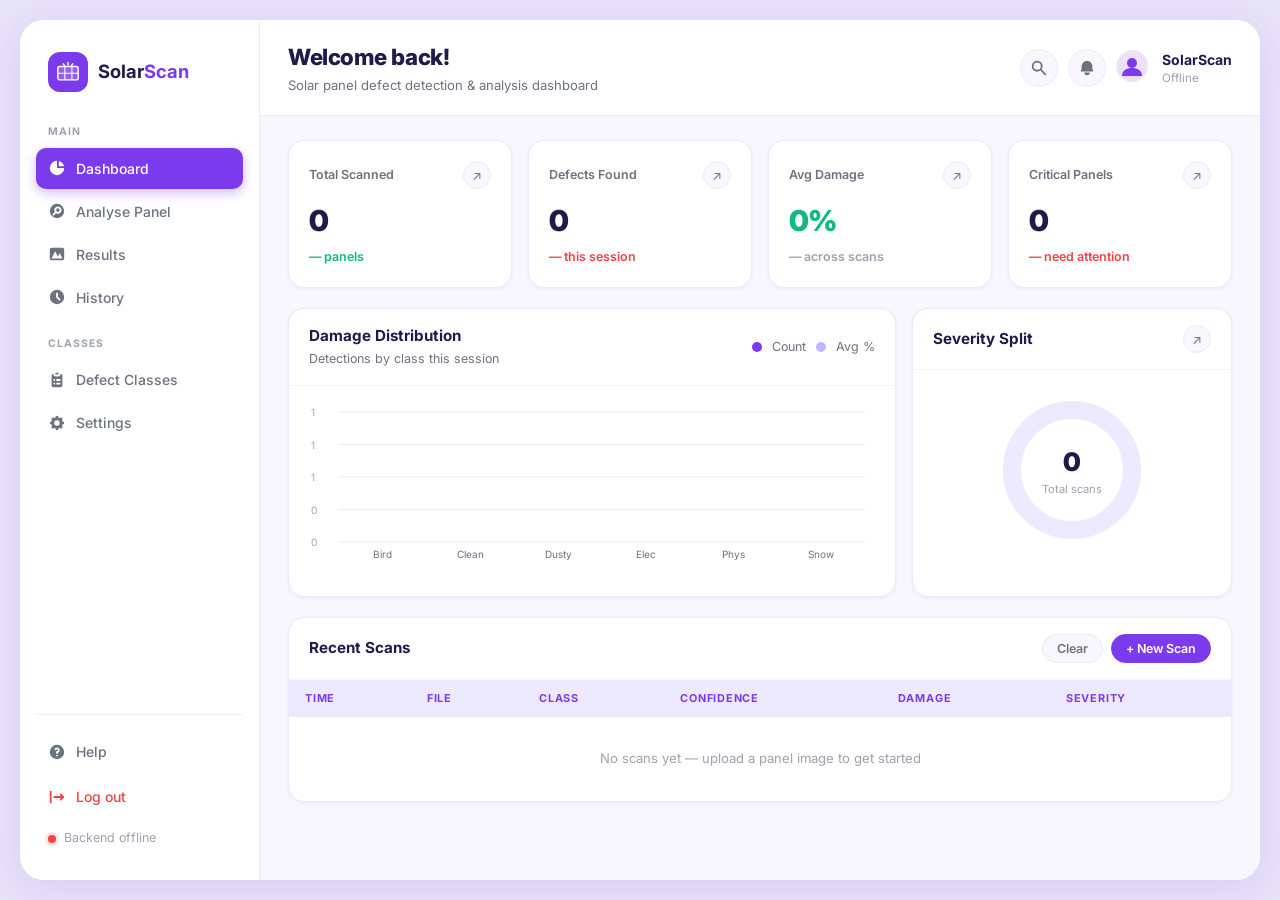
==== commit 44f6bcb7: "Add login/signup auth system - Split-layout login page (Sleeknote-inspired design) - Split-layout si" ====
--- a/frontend/index.html
+++ b/frontend/index.html
@@ -65,11 +65,14 @@
         <svg viewBox="0 0 20 20" fill="currentColor"><path fill-rule="evenodd" d="M18 10a8 8 0 11-16 0 8 8 0 0116 0zm-8-3a1 1 0 00-.867.5 1 1 0 11-1.731-1A3 3 0 0113 8a3.001 3.001 0 01-2 2.83V11a1 1 0 11-2 0v-1a1 1 0 011-1 1 1 0 100-2zm0 8a1 1 0 100-2 1 1 0 000 2z" clip-rule="evenodd"/></svg>
         Help
       </a>
+      <a href="#" class="sb-link" id="logoutBtn" style="color:#EF4444">
+        <svg viewBox="0 0 20 20" fill="currentColor"><path fill-rule="evenodd" d="M3 3a1 1 0 00-1 1v12a1 1 0 102 0V4a1 1 0 00-1-1zm10.293 9.293a1 1 0 001.414 1.414l3-3a1 1 0 000-1.414l-3-3a1 1 0 10-1.414 1.414L14.586 9H7a1 1 0 100 2h7.586l-1.293 1.293z" clip-rule="evenodd"/></svg>
+        Log out
+      </a>
       <div class="sb-status" id="sbStatus">
         <span class="sb-status-dot" id="sbDot"></span>
         <span id="sbStatusText">Connecting…</span>
-      </div>
-    </div>
+      </div>    </div>
   </aside>
 
   <!-- ── MAIN ────────────────────────────────────────────── -->
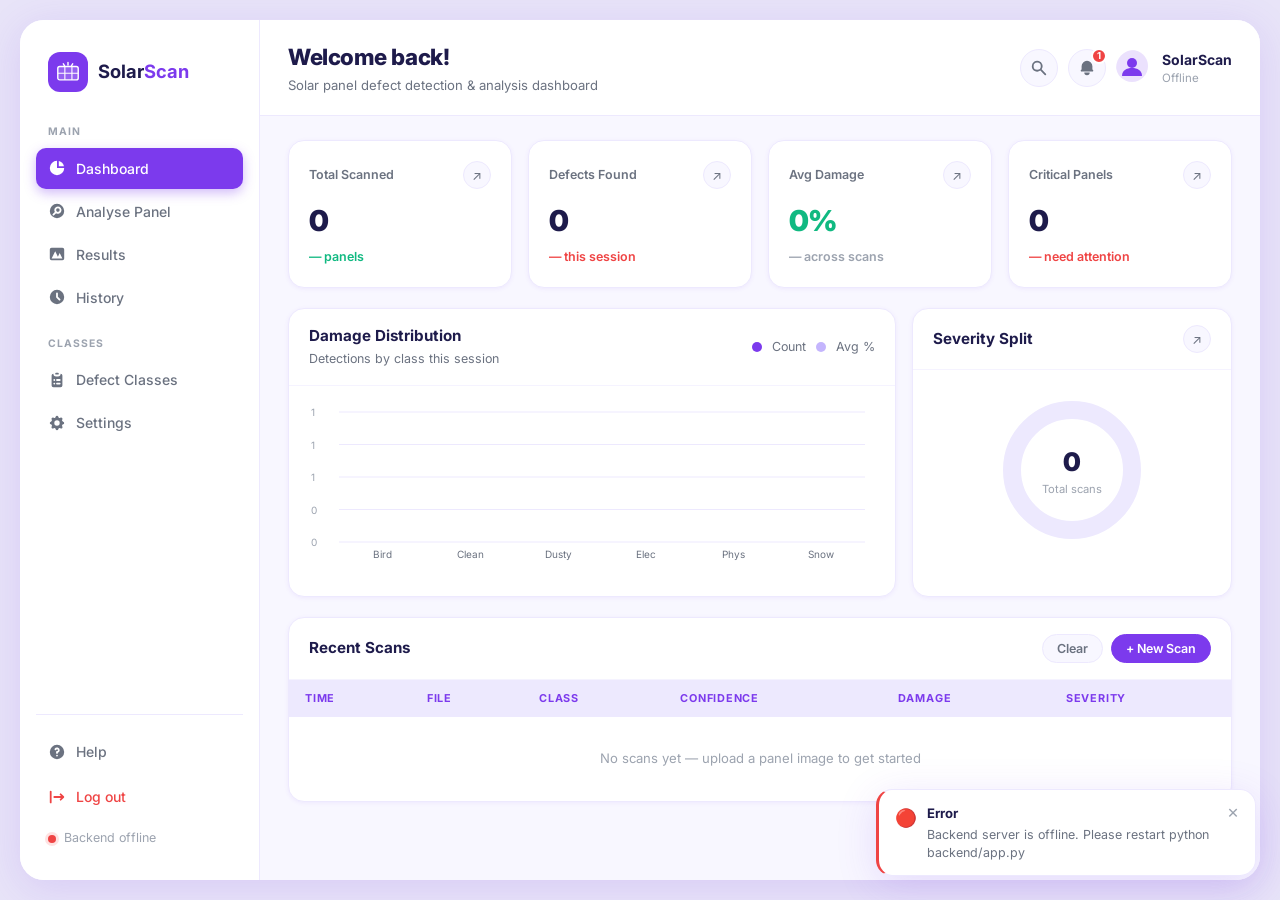
==== commit ca53aefa: "Major update: Railway deployment + dual-model detection + live stream + search + notifications + Mon" ====
--- a/frontend/index.html
+++ b/frontend/index.html
@@ -85,12 +85,12 @@
         <p class="topbar-sub">Solar panel defect detection &amp; analysis dashboard</p>
       </div>
       <div class="topbar-right">
-        <button class="icon-btn" title="Search">
+        <button class="icon-btn" id="searchBtn" title="Search (Ctrl+K)">
           <svg viewBox="0 0 20 20" fill="currentColor" width="18"><path fill-rule="evenodd" d="M8 4a4 4 0 100 8 4 4 0 000-8zM2 8a6 6 0 1110.89 3.476l4.817 4.817a1 1 0 01-1.414 1.414l-4.816-4.816A6 6 0 012 8z" clip-rule="evenodd"/></svg>
         </button>
-        <button class="icon-btn notif-btn" title="Notifications">
+        <button class="icon-btn notif-btn" id="notifBtn" title="Notifications">
           <svg viewBox="0 0 20 20" fill="currentColor" width="18"><path d="M10 2a6 6 0 00-6 6v3.586l-.707.707A1 1 0 004 14h12a1 1 0 00.707-1.707L16 11.586V8a6 6 0 00-6-6zM10 18a3 3 0 01-3-3h6a3 3 0 01-3 3z"/></svg>
-          <span class="notif-badge" id="notifBadge" style="display:none">1</span>
+          <span class="notif-badge" id="notifBadge" style="display:none">0</span>
         </button>
         <div class="topbar-user">
           <div class="user-avatar">
@@ -116,7 +116,7 @@
         <div class="stat-card">
           <div class="stat-card-top">
             <span class="stat-label">Total Scanned</span>
-            <button class="stat-arrow">↗</button>
+            <button class="stat-arrow" id="arrowTotal" title="View History">↗</button>
           </div>
           <div class="stat-big" id="statTotal">0</div>
           <div class="stat-change positive" id="statTotalChange">— panels</div>
@@ -124,7 +124,7 @@
         <div class="stat-card">
           <div class="stat-card-top">
             <span class="stat-label">Defects Found</span>
-            <button class="stat-arrow">↗</button>
+            <button class="stat-arrow" id="arrowDefects" title="View History">↗</button>
           </div>
           <div class="stat-big" id="statDefects">0</div>
           <div class="stat-change negative" id="statDefectsChange">— this session</div>
@@ -132,7 +132,7 @@
         <div class="stat-card">
           <div class="stat-card-top">
             <span class="stat-label">Avg Damage</span>
-            <button class="stat-arrow">↗</button>
+            <button class="stat-arrow" id="arrowAvgDmg" title="View Results">↗</button>
           </div>
           <div class="stat-big" id="statAvgDmg">0%</div>
           <div class="stat-change" id="statAvgChange">— across scans</div>
@@ -140,7 +140,7 @@
         <div class="stat-card">
           <div class="stat-card-top">
             <span class="stat-label">Critical Panels</span>
-            <button class="stat-arrow">↗</button>
+            <button class="stat-arrow" id="arrowCritical" title="View History">↗</button>
           </div>
           <div class="stat-big" id="statCritical">0</div>
           <div class="stat-change negative" id="statCriticalChange">— need attention</div>
@@ -171,7 +171,7 @@
         <div class="card donut-card">
           <div class="card-head">
             <h3 class="card-title">Severity Split</h3>
-            <button class="stat-arrow">↗</button>
+            <button class="stat-arrow" id="arrowDonut" title="View History">↗</button>
           </div>
           <div class="donut-wrap">
             <canvas id="donutChart" width="160" height="160"></canvas>
@@ -213,45 +213,117 @@
 
     <!-- ── PAGE: ANALYSE ───────────────────────────────── -->
     <div class="page" id="page-analyse">
+      <div class="sec-head">
+        <h2>Analyse Panel</h2>
+        <p>Upload an image, video, or use your live camera for real-time detection</p>
+      </div>
+
       <div class="analyse-grid">
-
-        <!-- Upload panel -->
+        <!-- Main input card with tabs -->
         <div class="card upload-panel">
           <div class="card-head">
-            <h3 class="card-title">Upload Panel Image</h3>
+            <h3 class="card-title">Input Feed</h3>
+            <span class="live-status-badge" id="analyseStatusBadge">Ready</span>
           </div>
           <div class="card-body">
-            <div class="dropzone" id="dropzone">
-              <input type="file" id="fileInput" accept="image/*" hidden/>
-              <div class="dz-icon">
-                <svg viewBox="0 0 64 64" fill="none">
-                  <circle cx="32" cy="32" r="30" fill="#EDE9FE"/>
-                  <path d="M32 18v20M24 26l8-8 8 8" stroke="#7C3AED" stroke-width="3" stroke-linecap="round" stroke-linejoin="round"/>
-                  <path d="M20 46h24" stroke="#7C3AED" stroke-width="3" stroke-linecap="round"/>
-                </svg>
-              </div>
-              <p class="dz-title">Drop image here</p>
-              <p class="dz-sub">or <span class="dz-link" id="browseBtn">browse files</span></p>
-              <p class="dz-hint">JPG · JPEG · PNG</p>
-            </div>
-
-            <div class="preview-area" id="previewArea" style="display:none">
-              <div class="preview-img-wrap">
-                <img id="previewImg" alt="Preview"/>
-                <button class="remove-btn" id="removeBtn">✕</button>
-              </div>
-              <div class="conf-row">
-                <label class="conf-label">Confidence Threshold</label>
-                <div class="slider-wrap">
-                  <input type="range" id="confSlider" min="5" max="95" value="25"/>
-                  <span id="confVal">25%</span>
+
+            <!-- Mode tabs: Image / Video / Live -->
+            <div class="live-tabs" style="margin-bottom:16px">
+              <button class="live-tab active" data-amode="image">
+                <svg viewBox="0 0 20 20" fill="currentColor" width="14"><path fill-rule="evenodd" d="M4 3a2 2 0 00-2 2v10a2 2 0 002 2h12a2 2 0 002-2V5a2 2 0 00-2-2H4zm12 12H4l4-8 3 6 2-4 3 6z" clip-rule="evenodd"/></svg>
+                Image
+              </button>
+              <button class="live-tab" data-amode="video">
+                <svg viewBox="0 0 20 20" fill="currentColor" width="14"><path d="M2 6a2 2 0 012-2h6a2 2 0 012 2v8a2 2 0 01-2 2H4a2 2 0 01-2-2V6z"/><path d="M14.553 7.106A1 1 0 0014 8v4a1 1 0 00.553.894l2 1A1 1 0 0018 13V7a1 1 0 00-1.447-.894l-2 1z"/></svg>
+                Video
+              </button>
+              <button class="live-tab" data-amode="live">
+                <span class="live-rec-dot"></span>
+                Live
+              </button>
+            </div>
+
+            <!-- ── IMAGE MODE ── -->
+            <div class="amode-panel" id="amode-image">
+              <div class="dropzone" id="dropzone">
+                <input type="file" id="fileInput" accept="image/*" hidden/>
+                <div class="dz-icon">
+                  <svg viewBox="0 0 64 64" fill="none">
+                    <circle cx="32" cy="32" r="30" fill="#EDE9FE"/>
+                    <path d="M32 18v20M24 26l8-8 8 8" stroke="#7C3AED" stroke-width="3" stroke-linecap="round" stroke-linejoin="round"/>
+                    <path d="M20 46h24" stroke="#7C3AED" stroke-width="3" stroke-linecap="round"/>
+                  </svg>
                 </div>
-              </div>
-              <button class="btn-accent full-width" id="analyseBtn">
-                <svg viewBox="0 0 20 20" fill="currentColor" width="18"><path d="M9 9a2 2 0 114 0 2 2 0 01-4 0z"/><path fill-rule="evenodd" d="M10 18a8 8 0 100-16 8 8 0 000 16zm1-13a4 4 0 00-3.446 6.032l-2.261 2.26a1 1 0 101.414 1.415l2.261-2.261A4 4 0 1011 5z" clip-rule="evenodd"/></svg>
-                Analyse Panel
-              </button>
-            </div>
+                <p class="dz-title">Drop image here</p>
+                <p class="dz-sub">or <span class="dz-link" id="browseBtn">browse files</span></p>
+                <p class="dz-hint">JPG · JPEG · PNG</p>
+              </div>
+              <div class="preview-area" id="previewArea" style="display:none">
+                <div class="preview-img-wrap">
+                  <img id="previewImg" alt="Preview"/>
+                  <button class="remove-btn" id="removeBtn">✕</button>
+                </div>
+                <div class="conf-row">
+                  <label class="conf-label">Confidence Threshold</label>
+                  <div class="slider-wrap">
+                    <input type="range" id="confSlider" min="5" max="95" value="25"/>
+                    <span id="confVal">25%</span>
+                  </div>
+                </div>
+                <button class="btn-accent full-width" id="analyseBtn">
+                  <svg viewBox="0 0 20 20" fill="currentColor" width="18"><path d="M9 9a2 2 0 114 0 2 2 0 01-4 0z"/><path fill-rule="evenodd" d="M10 18a8 8 0 100-16 8 8 0 000 16zm1-13a4 4 0 00-3.446 6.032l-2.261 2.26a1 1 0 101.414 1.415l2.261-2.261A4 4 0 1011 5z" clip-rule="evenodd"/></svg>
+                  Analyse Panel
+                </button>
+              </div>
+            </div>
+
+            <!-- ── VIDEO MODE ── -->
+            <div class="amode-panel" id="amode-video" style="display:none">
+              <div class="live-dropzone" id="videoDropzone2">
+                <input type="file" id="videoFileInput2" accept="video/*" hidden/>
+                <svg viewBox="0 0 48 48" fill="none" width="40"><circle cx="24" cy="24" r="22" fill="#EDE9FE"/><path d="M16 14v20l16-10L16 14z" fill="#7C3AED"/></svg>
+                <p>Drop video or <span class="dz-link" id="videoBrowseBtn2">browse</span></p>
+                <p style="font-size:.75rem;color:var(--text-3)">MP4 · AVI · MOV</p>
+              </div>
+              <div id="videoPreviewWrap2" style="display:none">
+                <video id="videoPreview2" class="live-preview-img" controls style="max-height:200px"></video>
+                <div class="live-interval-row" style="margin-top:12px">
+                  <label>Analyse every</label>
+                  <input type="range" id="videoInterval2" min="1" max="10" value="3" class="conf-slider"/>
+                  <span id="videoIntervalVal2">3s</span>
+                </div>
+                <div class="live-btn-row" style="margin-top:10px">
+                  <button class="btn-accent" id="videoStartBtn2">▶ Start</button>
+                  <button class="pill-btn" id="videoStopBtn2" disabled>■ Stop</button>
+                </div>
+              </div>
+            </div>
+
+            <!-- ── LIVE CAMERA MODE ── -->
+            <div class="amode-panel" id="amode-live" style="display:none">
+              <div class="live-cam-select-row">
+                <select id="cameraSelect2" class="live-select">
+                  <option value="">Loading cameras…</option>
+                </select>
+              </div>
+              <div class="live-cam-wrap">
+                <video id="cameraFeed2" class="live-preview-img" autoplay muted playsinline style="max-height:200px"></video>
+                <canvas id="cameraCanvas2" style="display:none"></canvas>
+                <div class="live-cam-overlay" id="liveCamOverlay2" style="display:none">
+                  <span class="live-cam-label" id="liveCamLabel2">Analysing…</span>
+                </div>
+              </div>
+              <div class="live-interval-row" style="margin-top:10px">
+                <label>Interval</label>
+                <input type="range" id="liveInterval2" min="1" max="10" value="3" class="conf-slider"/>
+                <span id="liveIntervalVal2">3s</span>
+              </div>
+              <div class="live-btn-row" style="margin-top:10px">
+                <button class="btn-accent" id="liveStartBtn2">▶ Start</button>
+                <button class="pill-btn" id="liveStopBtn2" disabled>■ Stop</button>
+              </div>
+            </div>
+
           </div>
         </div>
 
@@ -281,9 +353,50 @@
             </div>
             <div><p class="mini-label">Session Scans</p><p class="mini-val" id="sessionCount">0</p></div>
           </div>
-        </div>
-
-      </div>
+
+          <!-- Live results mini panel (shown during video/live) -->
+          <div class="card" id="liveResultsMini" style="display:none">
+            <div class="card-head" style="padding:12px 14px">
+              <h3 class="card-title" style="font-size:.85rem">Live Results</h3>
+              <span class="live-status-badge running" id="liveMiniBadge">Running</span>
+            </div>
+            <div style="padding:12px 14px;display:flex;flex-direction:column;gap:8px">
+              <div style="display:flex;justify-content:space-between;font-size:.8rem">
+                <span style="color:var(--text-3)">Frames</span>
+                <span style="font-weight:700" id="miniFrames">0</span>
+              </div>
+              <div style="display:flex;justify-content:space-between;font-size:.8rem">
+                <span style="color:var(--text-3)">Last Class</span>
+                <span style="font-weight:700" id="miniClass">—</span>
+              </div>
+              <div style="display:flex;justify-content:space-between;font-size:.8rem">
+                <span style="color:var(--text-3)">Damage</span>
+                <span style="font-weight:700;color:var(--red)" id="miniDamage">—</span>
+              </div>
+              <div style="display:flex;justify-content:space-between;font-size:.8rem">
+                <span style="color:var(--text-3)">Alerts</span>
+                <span style="font-weight:700;color:var(--red)" id="miniAlerts">0</span>
+              </div>
+            </div>
+          </div>
+
+        </div>
+      </div>
+
+      <!-- Last frame (shown during video/live) -->
+      <div class="card" id="liveLastFrameCard" style="display:none;margin-top:16px">
+        <div class="card-head">
+          <h3 class="card-title">Last Analysed Frame</h3>
+          <span class="live-frame-time" id="liveFrameTime2"></span>
+        </div>
+        <div style="padding:12px;display:grid;grid-template-columns:1fr 1fr;gap:16px">
+          <img id="liveLastFrame2" class="live-last-frame" alt="Last frame"/>
+          <div class="live-log" id="liveLog2" style="max-height:200px">
+            <div class="live-log-empty">Waiting for frames…</div>
+          </div>
+        </div>
+      </div>
+
     </div><!-- /page-analyse -->
 
     <!-- ── PAGE: RESULTS ───────────────────────────────── -->
@@ -347,7 +460,7 @@
         <div class="results-grid">
           <div class="card">
             <div class="card-head"><h3 class="card-title">Annotated Image</h3>
-              <a id="downloadBtn" class="pill-btn accent" download="solar_analysis.jpg">↓ Download</a>
+              <a id="downloadBtn" class="pill-btn accent" download="solar_analysis.jpg">↓ Download Report</a>
             </div>
             <div class="card-body"><img id="resultImg" class="result-img" alt="Result"/></div>
           </div>
@@ -376,9 +489,29 @@
           <div class="card-head"><h3 class="card-title">Detection Details</h3></div>
           <div class="table-scroll">
             <table class="data-table">
-              <thead><tr><th>#</th><th>CLASS</th><th>CONFIDENCE</th><th>DAMAGE %</th><th>SEVERITY</th><th>BOUNDING BOX</th></tr></thead>
+              <thead><tr><th>#</th><th>GRID</th><th>CLASS</th><th>CONFIDENCE</th><th>DAMAGE %</th><th>SEVERITY</th><th>LOCATION</th></tr></thead>
               <tbody id="detTbody"></tbody>
             </table>
+          </div>
+        </div>
+
+        <!-- Farm grid map (shown only for multi-panel images) -->
+        <div class="card" id="farmGridCard" style="display:none">
+          <div class="card-head">
+            <svg viewBox="0 0 20 20" fill="currentColor" width="16" class="rcard-icon"><path d="M5 3a2 2 0 00-2 2v2a2 2 0 002 2h2a2 2 0 002-2V5a2 2 0 00-2-2H5zM5 11a2 2 0 00-2 2v2a2 2 0 002 2h2a2 2 0 002-2v-2a2 2 0 00-2-2H5zM11 5a2 2 0 012-2h2a2 2 0 012 2v2a2 2 0 01-2 2h-2a2 2 0 01-2-2V5zM11 13a2 2 0 012-2h2a2 2 0 012 2v2a2 2 0 01-2 2h-2a2 2 0 01-2-2v-2z"/></svg>
+            <h3 class="card-title">Panel Grid Map</h3>
+            <span class="farm-stats" id="farmStats"></span>
+          </div>
+          <div class="card-body farm-grid-body">
+            <div class="farm-grid-left">
+              <p class="farm-grid-label">Grid Overview</p>
+              <img id="gridMapImg" class="grid-map-img" alt="Panel grid map"/>
+              <p class="farm-grid-hint">Green = OK &nbsp;|&nbsp; Coloured = Defect detected</p>
+            </div>
+            <div class="farm-grid-right" id="panelCropsWrap">
+              <p class="farm-grid-label">Affected Panels (Zoomed)</p>
+              <div class="panel-crops-grid" id="panelCropsGrid"></div>
+            </div>
           </div>
         </div>
 
@@ -446,6 +579,36 @@
   </main>
 </div>
 
+<!-- ══════════  SEARCH MODAL  ══════════ -->
+<div class="search-overlay" id="searchOverlay" style="display:none">
+  <div class="search-modal">
+    <div class="search-input-row">
+      <svg viewBox="0 0 20 20" fill="currentColor" width="18" class="search-icon-inner">
+        <path fill-rule="evenodd" d="M8 4a4 4 0 100 8 4 4 0 000-8zM2 8a6 6 0 1110.89 3.476l4.817 4.817a1 1 0 01-1.414 1.414l-4.816-4.816A6 6 0 012 8z" clip-rule="evenodd"/>
+      </svg>
+      <input type="text" id="searchInput" class="search-input" placeholder="Search pages, scans, defect classes…" autocomplete="off"/>
+      <kbd class="search-esc" id="searchEsc">ESC</kbd>
+    </div>
+    <div class="search-results" id="searchResults"></div>
+    <div class="search-footer">
+      <span><kbd>↑↓</kbd> navigate</span>
+      <span><kbd>↵</kbd> select</span>
+      <span><kbd>ESC</kbd> close</span>
+    </div>
+  </div>
+</div>
+
+<!-- ══════════  NOTIFICATION PANEL  ══════════ -->
+<div class="notif-panel" id="notifPanel" style="display:none">
+  <div class="notif-header">
+    <span class="notif-title">Notifications</span>
+    <button class="notif-clear" id="notifClear">Clear all</button>
+  </div>
+  <div class="notif-list" id="notifList">
+    <div class="notif-empty">No notifications yet</div>
+  </div>
+</div>
+
 <!-- Loading overlay -->
 <div class="loading-overlay" id="loadingOverlay" style="display:none">
   <div class="loading-box">
@@ -455,7 +618,209 @@
   </div>
 </div>
 
-<script src="js/config.js"></script>
-<script src="js/app.js"></script>
+<script src="js/config.js?v=5"></script>
+<script src="js/app.js?v=5"></script>
+<script>
+// ── Inline: Tab switching + Video + Live camera ──────────────
+document.addEventListener("DOMContentLoaded", function() {
+
+  // ── Tab switching ─────────────────────────────────────────
+  var tabs = document.querySelectorAll(".live-tab[data-amode]");
+  tabs.forEach(function(tab) {
+    tab.addEventListener("click", function() {
+      tabs.forEach(function(t) { t.classList.remove("active"); });
+      tab.classList.add("active");
+      var mode = tab.dataset.amode;
+      ["image","video","live"].forEach(function(m) {
+        var p = document.getElementById("amode-" + m);
+        if (p) p.style.display = (m === mode) ? "block" : "none";
+      });
+      if (mode === "live") loadCameras();
+    });
+  });
+
+  // ── Video: wire browse + drag-drop ────────────────────────
+  var vBrowse = document.getElementById("videoBrowseBtn2");
+  var vDrop   = document.getElementById("videoDropzone2");
+  var vInput  = document.getElementById("videoFileInput2");
+  var vIntSlider = document.getElementById("videoInterval2");
+  var vIntVal    = document.getElementById("videoIntervalVal2");
+
+  if (vBrowse) vBrowse.addEventListener("click", function() { vInput && vInput.click(); });
+  if (vDrop)   vDrop.addEventListener("click",   function() { vInput && vInput.click(); });
+  if (vDrop) {
+    vDrop.addEventListener("dragover", function(e) { e.preventDefault(); vDrop.classList.add("drag-over"); });
+    vDrop.addEventListener("dragleave", function()  { vDrop.classList.remove("drag-over"); });
+    vDrop.addEventListener("drop", function(e) {
+      e.preventDefault(); vDrop.classList.remove("drag-over");
+      if (e.dataTransfer.files[0]) loadVideo(e.dataTransfer.files[0]);
+    });
+  }
+  if (vInput) vInput.addEventListener("change", function(e) {
+    if (e.target.files[0]) loadVideo(e.target.files[0]);
+  });
+  if (vIntSlider) vIntSlider.addEventListener("input", function() {
+    if (vIntVal) vIntVal.textContent = vIntSlider.value + "s";
+  });
+
+  function loadVideo(file) {
+    var preview = document.getElementById("videoPreview2");
+    var wrap    = document.getElementById("videoPreviewWrap2");
+    if (preview) preview.src = URL.createObjectURL(file);
+    if (vDrop)   vDrop.style.display = "none";
+    if (wrap)    wrap.style.display  = "block";
+    window._videoFile2 = file;
+  }
+
+  var vStartBtn = document.getElementById("videoStartBtn2");
+  var vStopBtn  = document.getElementById("videoStopBtn2");
+  var _vTimer   = null;
+
+  if (vStartBtn) vStartBtn.addEventListener("click", function() {
+    if (!window._videoFile2) return;
+    var video    = document.getElementById("videoPreview2");
+    var interval = parseInt((vIntSlider && vIntSlider.value) || 3) * 1000;
+    vStartBtn.disabled = true;
+    if (vStopBtn) vStopBtn.disabled = false;
+    video.play();
+    _vTimer = setInterval(function() {
+      if (!video || video.paused || video.ended) { stopVideo(); return; }
+      var c = document.createElement("canvas");
+      c.width = video.videoWidth || 640; c.height = video.videoHeight || 360;
+      c.getContext("2d").drawImage(video, 0, 0);
+      c.toBlob(function(blob) { sendFrame(blob, "frame.jpg"); }, "image/jpeg", 0.85);
+    }, interval);
+  });
+
+  function stopVideo() {
+    clearInterval(_vTimer); _vTimer = null;
+    if (vStartBtn) vStartBtn.disabled = false;
+    if (vStopBtn)  vStopBtn.disabled  = true;
+  }
+  if (vStopBtn) vStopBtn.addEventListener("click", stopVideo);
+
+  // ── Live camera ───────────────────────────────────────────
+  var _camStream = null;
+  var _lTimer    = null;
+
+  function loadCameras() {
+    var sel = document.getElementById("cameraSelect2");
+    if (!sel) return;
+    navigator.mediaDevices.getUserMedia({ video: true }).then(function(stream) {
+      // Store stream for reuse when Start is clicked
+      _camStream = stream;
+      var feed = document.getElementById("cameraFeed2");
+      if (feed) { feed.srcObject = stream; feed.play(); }
+      // Now enumerate devices with labels
+      return navigator.mediaDevices.enumerateDevices();
+    }).then(function(devs) {
+      var cams = devs.filter(function(d) { return d.kind === "videoinput"; });
+      sel.innerHTML = cams.length
+        ? cams.map(function(c,i) { return '<option value="'+c.deviceId+'">'+(c.label||"Camera "+(i+1))+'</option>'; }).join("")
+        : "<option>No cameras found</option>";
+    }).catch(function(err) {
+      sel.innerHTML = "<option>Camera access denied</option>";
+    });
+  }
+
+  var lIntSlider = document.getElementById("liveInterval2");
+  var lIntVal    = document.getElementById("liveIntervalVal2");
+  if (lIntSlider) lIntSlider.addEventListener("input", function() {
+    if (lIntVal) lIntVal.textContent = lIntSlider.value + "s";
+  });
+
+  var lStartBtn = document.getElementById("liveStartBtn2");
+  var lStopBtn  = document.getElementById("liveStopBtn2");
+
+  if (lStartBtn) lStartBtn.addEventListener("click", function() {
+    var sel      = document.getElementById("cameraSelect2");
+    var deviceId = sel && sel.value;
+    // If stream already running from preview, just start the timer
+    if (_camStream) {
+      startLiveTimer();
+      return;
+    }
+    var constraints = { video: deviceId ? { deviceId: { exact: deviceId } } : true };
+    navigator.mediaDevices.getUserMedia(constraints).then(function(stream) {
+      _camStream = stream;
+      var feed = document.getElementById("cameraFeed2");
+      feed.srcObject = stream;
+      feed.play().then(function() { startLiveTimer(); });
+    }).catch(function(err) { alert("Camera error: " + err.message); });
+  });
+
+  function startLiveTimer() {
+    lStartBtn.disabled = true;
+    if (lStopBtn) lStopBtn.disabled = false;
+    var feed     = document.getElementById("cameraFeed2");
+    var interval = parseInt((lIntSlider && lIntSlider.value) || 3) * 1000;
+    _lTimer = setInterval(function() {
+      var canvas = document.getElementById("cameraCanvas2");
+      if (!canvas || !feed) return;
+      canvas.width  = feed.videoWidth  || 640;
+      canvas.height = feed.videoHeight || 360;
+      canvas.getContext("2d").drawImage(feed, 0, 0);
+      canvas.toBlob(function(blob) { sendFrame(blob, "live.jpg"); }, "image/jpeg", 0.85);
+    }, interval);
+  }
+
+  function stopLive() {
+    clearInterval(_lTimer); _lTimer = null;
+    if (_camStream) { _camStream.getTracks().forEach(function(t) { t.stop(); }); _camStream = null; }
+    if (lStartBtn) lStartBtn.disabled = false;
+    if (lStopBtn)  lStopBtn.disabled  = true;
+  }
+  if (lStopBtn) lStopBtn.addEventListener("click", stopLive);
+
+  // ── Send frame to API ─────────────────────────────────────
+  function sendFrame(blob, filename) {
+    var form = new FormData();
+    form.append("image", blob, filename);
+    form.append("conf", "0.20");
+    fetch("/api/predict", { method: "POST", body: form, credentials: "include" })
+      .then(function(r) {
+        if (r.status === 401) { stopLive(); stopVideo(); return null; }
+        return r.json();
+      })
+      .then(function(data) {
+        if (!data || !data.success) return;
+        // Update last frame
+        var img = document.getElementById("liveLastFrame2");
+        if (img && data.annotated_image)
+          img.src = "data:image/jpeg;base64," + data.annotated_image;
+        // Show card
+        var card = document.getElementById("liveLastFrameCard");
+        if (card) card.style.display = "block";
+        // Update mini stats
+        var mini = document.getElementById("liveResultsMini");
+        if (mini) mini.style.display = "block";
+        var mc = document.getElementById("miniClass");
+        var md = document.getElementById("miniDamage");
+        var mf = document.getElementById("miniFrames");
+        if (mc) { mc.textContent = data.primary_class; mc.style.color = data.primary_color; }
+        if (md) { md.textContent = data.avg_damage + "%"; }
+        if (mf) { mf.textContent = parseInt(mf.textContent||0) + 1; }
+        // Log
+        appendLog(data.primary_class, data.avg_damage, data.severity, data.primary_color);
+      }).catch(function() {});
+  }
+
+  function appendLog(cls, dmg, sev, color) {
+    var log = document.getElementById("liveLog2");
+    if (!log) return;
+    var empty = log.querySelector(".live-log-empty");
+    if (empty) empty.remove();
+    var e = document.createElement("div");
+    e.className = "live-log-entry";
+    e.innerHTML = '<span class="live-log-time">' + new Date().toLocaleTimeString([],{hour:"2-digit",minute:"2-digit",second:"2-digit"}) + '</span>'
+      + '<span class="live-log-class" style="color:' + color + '">' + cls + '</span>'
+      + '<span class="live-log-dmg">' + dmg + '%</span>'
+      + '<span>' + sev + '</span>';
+    log.insertBefore(e, log.firstChild);
+    while (log.children.length > 30) log.removeChild(log.lastChild);
+  }
+
+});
+</script>
 </body>
 </html>
--- a/frontend/css/style.css
+++ b/frontend/css/style.css
@@ -178,6 +178,13 @@
 .stat-card {
   background: var(--white); border: 1px solid var(--border);
   border-radius: var(--r); padding: 20px; box-shadow: var(--sh-sm);
+  cursor: pointer;
+  transition: box-shadow .15s, transform .15s, border-color .15s;
+}
+.stat-card:hover {
+  box-shadow: var(--sh);
+  transform: translateY(-2px);
+  border-color: var(--purple-md);
 }
 .stat-card-top { display: flex; align-items: center; justify-content: space-between; margin-bottom: 10px; }
 .stat-label { font-size: .78rem; font-weight: 600; color: var(--text-2); }
@@ -485,3 +492,440 @@
 ::-webkit-scrollbar-track { background: transparent; }
 ::-webkit-scrollbar-thumb { background: var(--border); border-radius: 3px; }
 ::-webkit-scrollbar-thumb:hover { background: var(--purple-md); }
+
+/* ── History row clickable ────────────────────────────────────── */
+.history-row {
+  cursor: pointer;
+  transition: background .12s;
+}
+.history-row:hover td { background: var(--purple-lt) !important; }
+
+/* ── History Detail Modal ─────────────────────────────────────── */
+.hd-overlay {
+  position: fixed; inset: 0; z-index: 300;
+  background: rgba(30, 27, 75, .45);
+  backdrop-filter: blur(6px);
+  display: flex; align-items: center; justify-content: center;
+  padding: 20px;
+  animation: fadeIn .15s ease;
+}
+@keyframes fadeIn { from { opacity: 0; } to { opacity: 1; } }
+
+.hd-modal {
+  background: var(--white);
+  border-radius: var(--r-lg);
+  box-shadow: 0 24px 80px rgba(0,0,0,.22);
+  width: 100%; max-width: 960px;
+  max-height: 90vh;
+  overflow-y: auto;
+  display: flex; flex-direction: column;
+  animation: slideUp .18s ease;
+}
+@keyframes slideUp { from { transform: translateY(20px); opacity: 0; } to { transform: translateY(0); opacity: 1; } }
+
+/* Header */
+.hd-header {
+  display: flex; align-items: center; justify-content: space-between;
+  padding: 18px 24px;
+  border-bottom: 1px solid var(--border);
+  background: var(--bg);
+  border-radius: var(--r-lg) var(--r-lg) 0 0;
+  gap: 12px; flex-wrap: wrap;
+}
+.hd-header-left { display: flex; align-items: center; gap: 10px; flex-wrap: wrap; }
+.hd-filename {
+  font-weight: 700; font-size: .9rem;
+  max-width: 260px; overflow: hidden;
+  text-overflow: ellipsis; white-space: nowrap;
+}
+.hd-close {
+  width: 32px; height: 32px; border-radius: 50%;
+  background: var(--bg); border: 1px solid var(--border);
+  font-size: .9rem; cursor: pointer; flex-shrink: 0;
+  display: flex; align-items: center; justify-content: center;
+  transition: background .15s;
+}
+.hd-close:hover { background: var(--red-lt); border-color: var(--red); color: var(--red); }
+
+/* Summary strip */
+.hd-summary {
+  display: flex; align-items: center; flex-wrap: wrap;
+  padding: 14px 24px; border-bottom: 1px solid var(--border-lt);
+  gap: 0;
+}
+.hd-sum-item { flex: 1; min-width: 100px; text-align: center; padding: 6px 12px; }
+.hd-sum-label { display: block; font-size: .68rem; font-weight: 700; color: var(--text-3); text-transform: uppercase; letter-spacing: .07em; margin-bottom: 4px; }
+.hd-sum-val   { font-size: 1.05rem; font-weight: 800; }
+.hd-sum-sep   { width: 1px; background: var(--border); align-self: stretch; min-height: 28px; }
+
+/* Meter */
+.hd-meter-wrap {
+  padding: 16px 24px;
+  border-bottom: 1px solid var(--border-lt);
+}
+.hd-meter-labels { display: flex; justify-content: space-between; align-items: center; margin-bottom: 4px; }
+
+/* Body */
+.hd-body {
+  display: grid; grid-template-columns: 1fr 1fr;
+  gap: 0; flex: 1;
+}
+@media (max-width: 700px) { .hd-body { grid-template-columns: 1fr; } }
+
+.hd-img-col {
+  padding: 20px 24px;
+  border-right: 1px solid var(--border-lt);
+  display: flex; flex-direction: column;
+}
+.hd-diag-col {
+  padding: 20px 24px;
+  overflow-y: auto;
+}
+.hd-section-title {
+  font-size: .78rem; font-weight: 700; text-transform: uppercase;
+  letter-spacing: .07em; color: var(--text-3);
+  margin-bottom: 12px;
+}
+.modal-result-img {
+  width: 100%; border-radius: var(--r-sm);
+  border: 1px solid var(--border);
+  object-fit: contain; max-height: 280px;
+}
+.modal-no-img {
+  height: 160px; display: flex; align-items: center; justify-content: center;
+  background: var(--bg); border-radius: var(--r-sm);
+  border: 1px dashed var(--border); color: var(--text-3); font-size: .875rem;
+}
+
+/* Footer */
+.hd-footer {
+  display: flex; align-items: center; justify-content: flex-end; gap: 10px;
+  padding: 16px 24px;
+  border-top: 1px solid var(--border);
+  background: var(--bg);
+  border-radius: 0 0 var(--r-lg) var(--r-lg);
+}
+
+/* ── Farm Grid Map ────────────────────────────────────────────── */
+.farm-stats {
+  font-size: .78rem; color: var(--text-2); font-weight: 600;
+  background: var(--purple-lt); padding: 3px 10px; border-radius: 100px;
+}
+.farm-grid-body {
+  display: grid; grid-template-columns: auto 1fr;
+  gap: 24px; align-items: start;
+}
+@media (max-width: 768px) { .farm-grid-body { grid-template-columns: 1fr; } }
+.farm-grid-left { display: flex; flex-direction: column; gap: 8px; }
+.farm-grid-label { font-size: .72rem; font-weight: 700; text-transform: uppercase; letter-spacing: .06em; color: var(--text-3); }
+.grid-map-img {
+  border: 1px solid var(--border); border-radius: var(--r-sm);
+  image-rendering: pixelated;
+  max-width: 100%;
+}
+.farm-grid-hint { font-size: .72rem; color: var(--text-3); }
+
+/* Panel crops grid */
+.panel-crops-grid {
+  display: grid; grid-template-columns: repeat(auto-fill, minmax(160px, 1fr));
+  gap: 12px;
+}
+.panel-crop-card {
+  background: var(--bg); border: 1px solid var(--border);
+  border-radius: var(--r-sm); overflow: hidden;
+  transition: transform .15s, box-shadow .15s;
+}
+.panel-crop-card:hover { transform: translateY(-2px); box-shadow: var(--sh); }
+.panel-crop-header {
+  display: flex; align-items: center; gap: 6px;
+  padding: 8px 10px; background: var(--white);
+  border-bottom: 1px solid var(--border-lt);
+}
+.panel-crop-img {
+  width: 100%; display: block;
+  object-fit: cover; max-height: 120px;
+}
+.panel-crop-footer {
+  display: flex; align-items: center; justify-content: space-between;
+  padding: 6px 10px; background: var(--white);
+  border-top: 1px solid var(--border-lt);
+  font-size: .78rem;
+}
+
+/* Grid position badge */
+.grid-badge {
+  display: inline-flex; align-items: center; justify-content: center;
+  padding: 2px 8px; border-radius: 6px;
+  font-size: .75rem; font-weight: 800; font-family: monospace;
+  letter-spacing: .02em;
+}
+
+/* ── Search Modal ─────────────────────────────────────────────── */
+.search-overlay {
+  position:fixed;inset:0;z-index:500;
+  background:rgba(30,27,75,.45);backdrop-filter:blur(6px);
+  display:flex;align-items:flex-start;justify-content:center;
+  padding-top:80px;
+  animation:fadeIn .12s ease;
+}
+.search-modal {
+  background:var(--white);border-radius:var(--r-lg);
+  width:100%;max-width:580px;
+  box-shadow:0 24px 80px rgba(0,0,0,.22);
+  overflow:hidden;
+}
+.search-input-row {
+  display:flex;align-items:center;gap:12px;
+  padding:16px 20px;border-bottom:1px solid var(--border);
+}
+.search-icon-inner { color:var(--text-3);flex-shrink:0; }
+.search-input {
+  flex:1;border:none;outline:none;font-size:1rem;
+  font-family:inherit;color:var(--text);background:transparent;
+}
+.search-input::placeholder { color:var(--text-3); }
+.search-esc {
+  background:var(--bg);border:1px solid var(--border);
+  border-radius:6px;padding:2px 8px;font-size:.72rem;
+  color:var(--text-3);cursor:pointer;flex-shrink:0;
+}
+.search-results { max-height:360px;overflow-y:auto; }
+.search-group-label {
+  padding:10px 20px 4px;font-size:.68rem;font-weight:700;
+  text-transform:uppercase;letter-spacing:.07em;color:var(--text-3);
+}
+.search-item {
+  display:flex;align-items:center;gap:12px;
+  padding:10px 20px;cursor:pointer;
+  transition:background .1s;
+}
+.search-item:hover,.search-item.active { background:var(--purple-lt); }
+.search-item-icon {
+  width:32px;height:32px;border-radius:8px;
+  display:flex;align-items:center;justify-content:center;
+  flex-shrink:0;font-size:.9rem;
+}
+.search-item-text { flex:1; }
+.search-item-title { font-size:.875rem;font-weight:600;color:var(--text); }
+.search-item-sub   { font-size:.75rem;color:var(--text-3);margin-top:1px; }
+.search-item-badge {
+  font-size:.7rem;font-weight:700;padding:2px 8px;
+  border-radius:100px;background:var(--purple-lt);color:var(--purple);
+}
+.search-no-results {
+  padding:32px;text-align:center;color:var(--text-3);font-size:.875rem;
+}
+.search-footer {
+  display:flex;gap:16px;padding:10px 20px;
+  border-top:1px solid var(--border-lt);background:var(--bg);
+}
+.search-footer span { font-size:.72rem;color:var(--text-3); }
+.search-footer kbd {
+  background:var(--white);border:1px solid var(--border);
+  border-radius:4px;padding:1px 5px;font-size:.68rem;
+  font-family:inherit;color:var(--text-2);margin-right:3px;
+}
+
+/* ── Notification Panel ───────────────────────────────────────── */
+.notif-panel {
+  position:fixed;top:68px;right:16px;z-index:400;
+  width:340px;background:var(--white);
+  border:1px solid var(--border);border-radius:var(--r-lg);
+  box-shadow:var(--sh-lg);overflow:hidden;
+  animation:slideUp .15s ease;
+}
+.notif-header {
+  display:flex;align-items:center;justify-content:space-between;
+  padding:14px 18px;border-bottom:1px solid var(--border);
+  background:var(--bg);
+}
+.notif-title { font-size:.9rem;font-weight:700; }
+.notif-clear {
+  font-size:.75rem;font-weight:600;color:var(--purple);
+  background:none;border:none;cursor:pointer;
+}
+.notif-clear:hover { text-decoration:underline; }
+.notif-list { max-height:400px;overflow-y:auto; }
+.notif-empty {
+  padding:32px;text-align:center;color:var(--text-3);font-size:.875rem;
+}
+.notif-item {
+  display:flex;gap:12px;padding:14px 18px;
+  border-bottom:1px solid var(--border-lt);
+  transition:background .1s;cursor:default;
+  animation:slideIn .2s ease;
+}
+@keyframes slideIn { from{opacity:0;transform:translateX(20px)} to{opacity:1;transform:none} }
+.notif-item:last-child { border-bottom:none; }
+.notif-item:hover { background:var(--bg); }
+.notif-item.unread { background:var(--purple-lt); }
+.notif-dot {
+  width:8px;height:8px;border-radius:50%;flex-shrink:0;margin-top:5px;
+}
+.notif-dot.error    { background:var(--red); }
+.notif-dot.warning  { background:var(--orange); }
+.notif-dot.success  { background:var(--green); }
+.notif-dot.info     { background:var(--purple); }
+.notif-body { flex:1; }
+.notif-msg  { font-size:.82rem;color:var(--text);line-height:1.4; }
+.notif-time { font-size:.7rem;color:var(--text-3);margin-top:3px; }
+.notif-badge-count {
+  position:absolute;top:-2px;right:-2px;
+  min-width:18px;height:18px;border-radius:9px;
+  background:var(--red);color:#fff;
+  font-size:.65rem;font-weight:700;
+  display:flex;align-items:center;justify-content:center;
+  border:2px solid var(--white);padding:0 3px;
+}
+.notif-btn { position:relative; }
+
+/* ── Toast notifications ──────────────────────────────────────── */
+.toast-container {
+  position:fixed;bottom:24px;right:24px;z-index:600;
+  display:flex;flex-direction:column;gap:10px;
+  pointer-events:none;
+}
+.toast {
+  display:flex;align-items:flex-start;gap:10px;
+  background:var(--white);border:1px solid var(--border);
+  border-radius:var(--r);padding:14px 16px;
+  box-shadow:var(--sh-lg);min-width:280px;max-width:380px;
+  pointer-events:all;
+  animation:toastIn .25s cubic-bezier(.4,0,.2,1);
+}
+@keyframes toastIn { from{opacity:0;transform:translateY(20px)} to{opacity:1;transform:none} }
+.toast.removing { animation:toastOut .2s ease forwards; }
+@keyframes toastOut { to{opacity:0;transform:translateX(20px)} }
+.toast-icon { font-size:1.1rem;flex-shrink:0;margin-top:1px; }
+.toast-body { flex:1; }
+.toast-title { font-size:.82rem;font-weight:700;color:var(--text); }
+.toast-msg   { font-size:.78rem;color:var(--text-2);margin-top:2px;line-height:1.4; }
+.toast-close {
+  background:none;border:none;cursor:pointer;
+  color:var(--text-3);font-size:.9rem;padding:0;flex-shrink:0;
+}
+.toast-close:hover { color:var(--text); }
+.toast.error   { border-left:3px solid var(--red); }
+.toast.warning { border-left:3px solid var(--orange); }
+.toast.success { border-left:3px solid var(--green); }
+.toast.info    { border-left:3px solid var(--purple); }
+
+/* ── Live Stream Page ─────────────────────────────────────────── */
+.live-dot {
+  width:8px;height:8px;border-radius:50%;background:var(--red);
+  display:inline-block;margin-left:6px;
+  animation:pulse 1.2s ease-in-out infinite;
+}
+@keyframes pulse { 0%,100%{opacity:1;transform:scale(1)} 50%{opacity:.5;transform:scale(1.3)} }
+
+.live-grid {
+  display:grid;grid-template-columns:380px 1fr;gap:20px;
+}
+@media(max-width:900px){.live-grid{grid-template-columns:1fr}}
+
+.live-input-card .card-body { padding:16px; }
+
+.live-status-badge {
+  padding:3px 10px;border-radius:100px;font-size:.72rem;font-weight:700;
+  background:var(--bg);color:var(--text-3);border:1px solid var(--border);
+}
+.live-status-badge.running {
+  background:#FEF3C7;color:#92400E;border-color:#FDE68A;
+  animation:pulse 1.5s ease-in-out infinite;
+}
+.live-status-badge.active { background:var(--green-lt);color:var(--green-d);border-color:#A7F3D0; }
+
+/* Mode tabs */
+.live-tabs {
+  display:flex;gap:4px;background:var(--bg);border-radius:10px;
+  padding:4px;margin-bottom:16px;
+}
+.live-tab {
+  flex:1;display:flex;align-items:center;justify-content:center;gap:6px;
+  padding:8px 10px;border-radius:8px;font-size:.82rem;font-weight:600;
+  color:var(--text-2);background:none;border:none;cursor:pointer;
+  transition:background .15s,color .15s;
+}
+.live-tab:hover { background:var(--white);color:var(--purple); }
+.live-tab.active { background:var(--white);color:var(--purple);box-shadow:var(--sh-sm); }
+.live-rec-dot {
+  width:8px;height:8px;border-radius:50%;background:var(--red);
+  animation:pulse 1s ease-in-out infinite;
+}
+
+/* Dropzone */
+.live-dropzone {
+  border:2px dashed var(--border);border-radius:var(--r);
+  padding:32px 16px;text-align:center;cursor:pointer;
+  transition:border-color .2s,background .2s;
+}
+.live-dropzone:hover,.live-dropzone.drag-over {
+  border-color:var(--purple);background:var(--purple-lt);
+}
+.live-dropzone p { font-size:.875rem;color:var(--text-2);margin-top:10px; }
+
+/* Camera */
+.live-cam-select-row { margin-bottom:10px; }
+.live-select {
+  width:100%;padding:9px 12px;border:1.5px solid var(--border);
+  border-radius:var(--r-sm);font-size:.875rem;font-family:inherit;
+  background:var(--white);color:var(--text);outline:none;
+  transition:border-color .15s;
+}
+.live-select:focus { border-color:var(--purple); }
+.live-cam-wrap { position:relative;border-radius:var(--r-sm);overflow:hidden; }
+.live-cam-overlay {
+  position:absolute;bottom:0;left:0;right:0;
+  background:rgba(124,58,237,.85);padding:8px 12px;
+  display:flex;align-items:center;justify-content:center;
+}
+.live-cam-label { color:#fff;font-size:.82rem;font-weight:700; }
+
+.live-preview-img {
+  width:100%;border-radius:var(--r-sm);border:1px solid var(--border);
+  display:block;max-height:220px;object-fit:contain;background:var(--bg);
+}
+
+.live-interval-row {
+  display:flex;align-items:center;gap:10px;margin:12px 0;
+  font-size:.82rem;color:var(--text-2);font-weight:600;
+}
+.live-interval-row input { flex:1; }
+.live-btn-row { display:flex;gap:10px; }
+.live-btn-row .btn-accent { flex:1;justify-content:center; }
+.live-btn-row .pill-btn { flex:1;text-align:center; }
+
+/* Live stats */
+.live-stats-grid {
+  display:grid;grid-template-columns:repeat(4,1fr);gap:12px;
+}
+@media(max-width:700px){.live-stats-grid{grid-template-columns:repeat(2,1fr)}}
+.live-stat-card {
+  background:var(--white);border:1px solid var(--border);
+  border-radius:var(--r);padding:14px 16px;box-shadow:var(--sh-sm);
+  display:flex;flex-direction:column;gap:3px;
+}
+.live-stat-label { font-size:.65rem;font-weight:700;color:var(--text-3);text-transform:uppercase;letter-spacing:.07em; }
+.live-stat-val   { font-size:1.4rem;font-weight:900; }
+.live-stat-sub   { font-size:.72rem;color:var(--text-3); }
+
+/* Last frame */
+.live-last-frame-wrap { border-radius:var(--r-sm);overflow:hidden; }
+.live-last-frame { width:100%;display:block;border-radius:var(--r-sm); }
+.live-frame-time { font-size:.72rem;color:var(--text-3); }
+
+/* Detection log */
+.live-log {
+  max-height:220px;overflow-y:auto;
+  display:flex;flex-direction:column;gap:0;
+}
+.live-log-empty { padding:24px;text-align:center;color:var(--text-3);font-size:.82rem; }
+.live-log-entry {
+  display:flex;align-items:center;gap:10px;
+  padding:10px 16px;border-bottom:1px solid var(--border-lt);
+  font-size:.8rem;animation:slideIn .2s ease;
+}
+.live-log-entry:last-child { border-bottom:none; }
+.live-log-time  { color:var(--text-3);min-width:52px;flex-shrink:0; }
+.live-log-class { font-weight:700;min-width:120px; }
+.live-log-dmg   { font-weight:700; }
